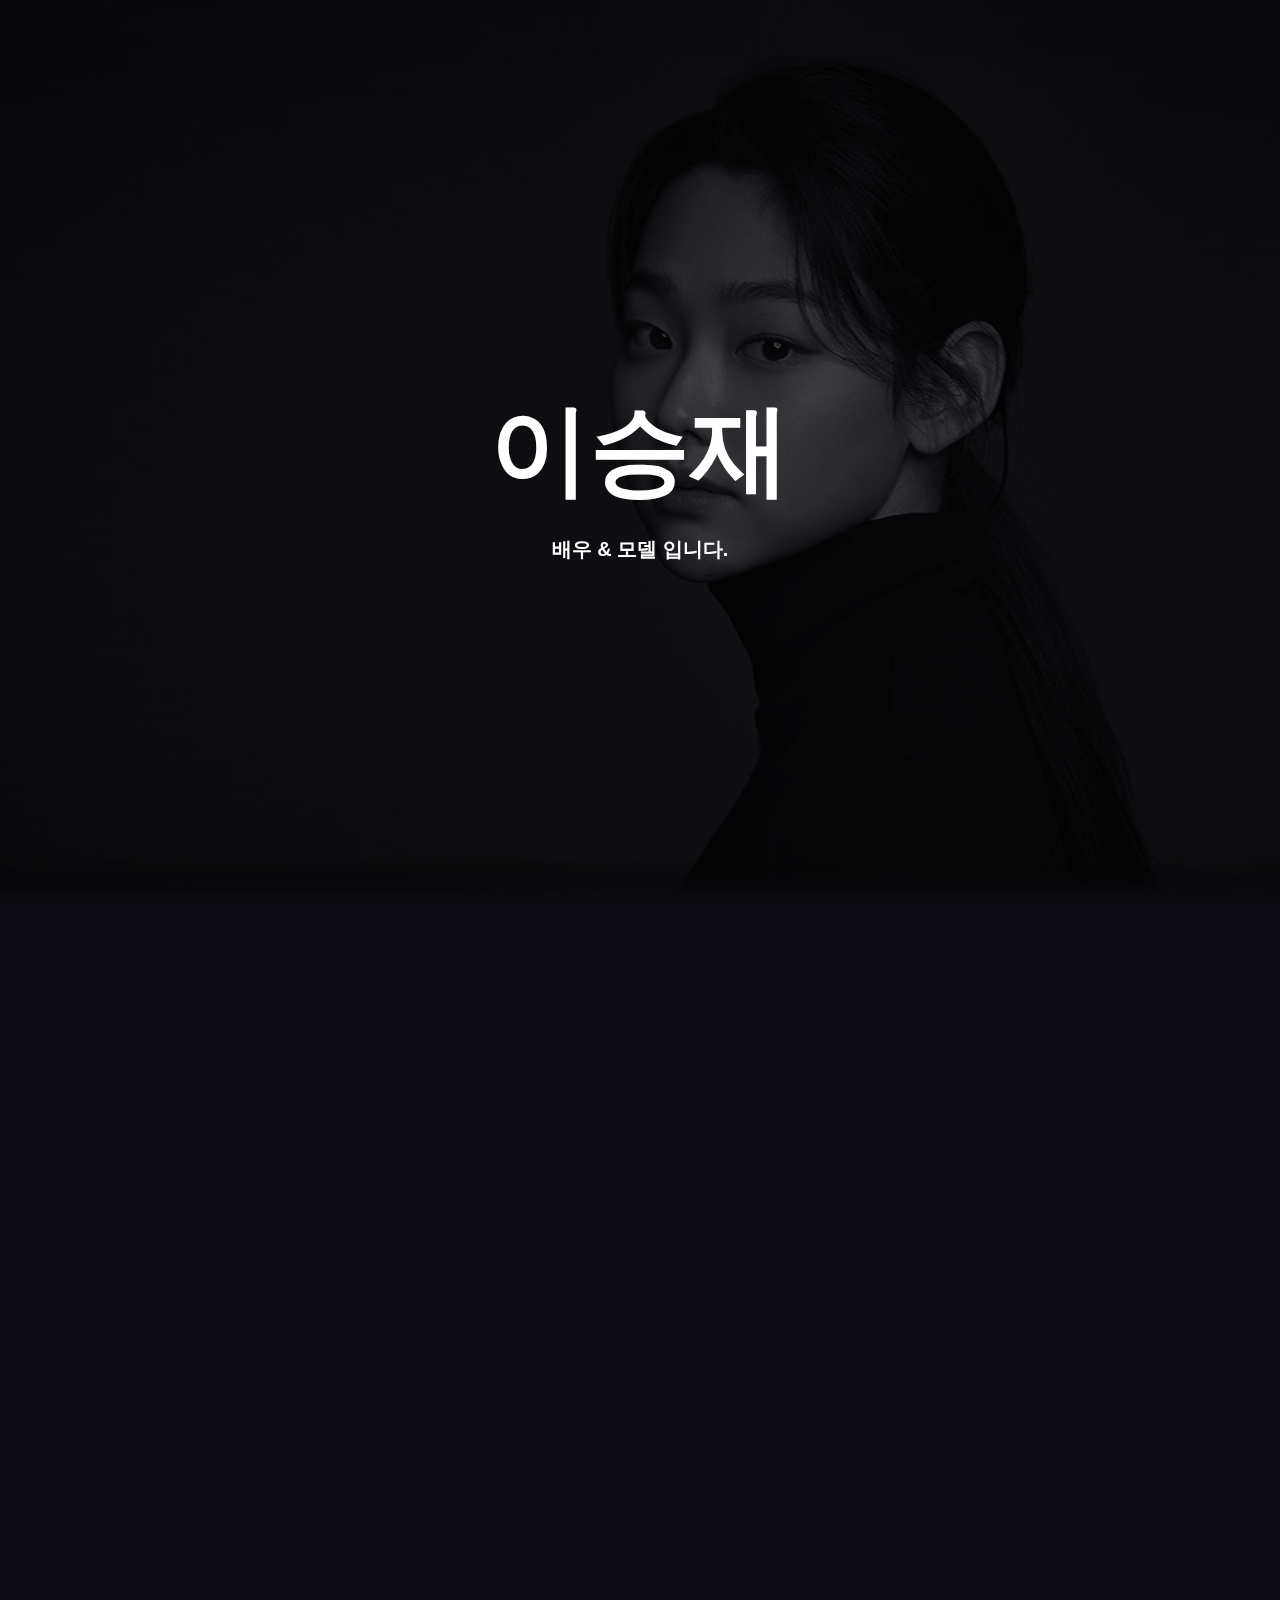
==== index.html @ 695ce366 "Add files via upload" ====
<!DOCTYPE html>
<html>
    <head>
        <title>이승제 - 홈</title>
        <link rel="stylesheet" href="styles.css">
        <script src="Logic.js" defer></script>
        <meta name="viewport" content="width=device-width, initial-scale=1.0">
    </head>
    <body class="바디">

        <!-----NAVIGATION BAR----->
        <div class="nav">
            <a href="http://" id="nvbtn"> 홈 </a>
            <a href="http://" id="nvbtn"> 아카이브 </a>
            <a href="http://" id="nvbtn"> 소셜들 </a>
            <a href="http://" id="nvbtn"> 영화 및 음반 목록 </a>
            <a href="http://" id="nvbtn"> 행사 및 공연 </a>
            <a href="http://" id="nvbtn"> 뉴스 및 블로그 </a>
            <a href="http://" id="nvbtn"> 클라이언트 작업 </a>
            <div style="float: right; margin-right: 50px; border-radius: 15px; background-color: rgba(100, 100, 100, 0.25); padding: 7px;">
                <a href="http://" id="nvbtn-lng"> KR</a>
                <a href="http://" id="nvbtn-lng" style="color: transparent;">-</a>
                <a href="http://" id="nvbtn-lng">EN </a>
        </div>
        </div>
        
        <!-----SIDEBAR----->
        


        <!-----HEAD IMAGE---->
        <div class="해드">
            <div id="해드의센터">
                <h1> 이승재 </h1>
                <h3> 배우 & 모델 입니다. </h3>
            </div>
        </div>


        <!-----Page Containers----->
        <div style="margin-top: 50%; background: #0b0b11; width: 100%; height: 19999px;"></div>
    </body>
</html>
---- styles.css ----
.nav{
    width: 100%;
    height: auto;
    position: fixed;
    top: 0;
    left: 0;
    padding: 20px;
    text-align: center;
}
#nvbtn{
    color: #eee;
    font-size: 20px;
    text-decoration: none;
    margin-right:20px;
    font-family: Arial, Helvetica, sans-serif;
}
#nvbtn-lng{
    color: #eee;
    font-size: 20px;
    text-decoration: none;
    font-family: Arial, Helvetica, sans-serif;
    font-weight: bold;
}
#nvbtn:hover{
    color: black;
    font-size: 20px;
    text-decoration: underline;
    margin-right:20px;
}
.바디{
    margin: 0;
}
.해드{
    background: url("HEAD.png");
    background-size: cover;
    background-blend-mode: soft-light;
    width: 100%;
    height: 100%;
    top: 0;
    left: 0;
    position: absolute;
    display: flex;
    align-items: center;
}
.해드 h1{
    color: white;
    font-size: 100px;
    font-family: Arial, Helvetica, sans-serif;
    font-weight: bolder;
    text-align: center;
}
.해드 h3{
    text-align: center;
    font-size: 20px;
    color: white;
    font-family: Arial, Helvetica, sans-serif;
    margin-top: -50px;
}
#해드의센터{
    margin-left: auto;
    margin-right: auto;
}
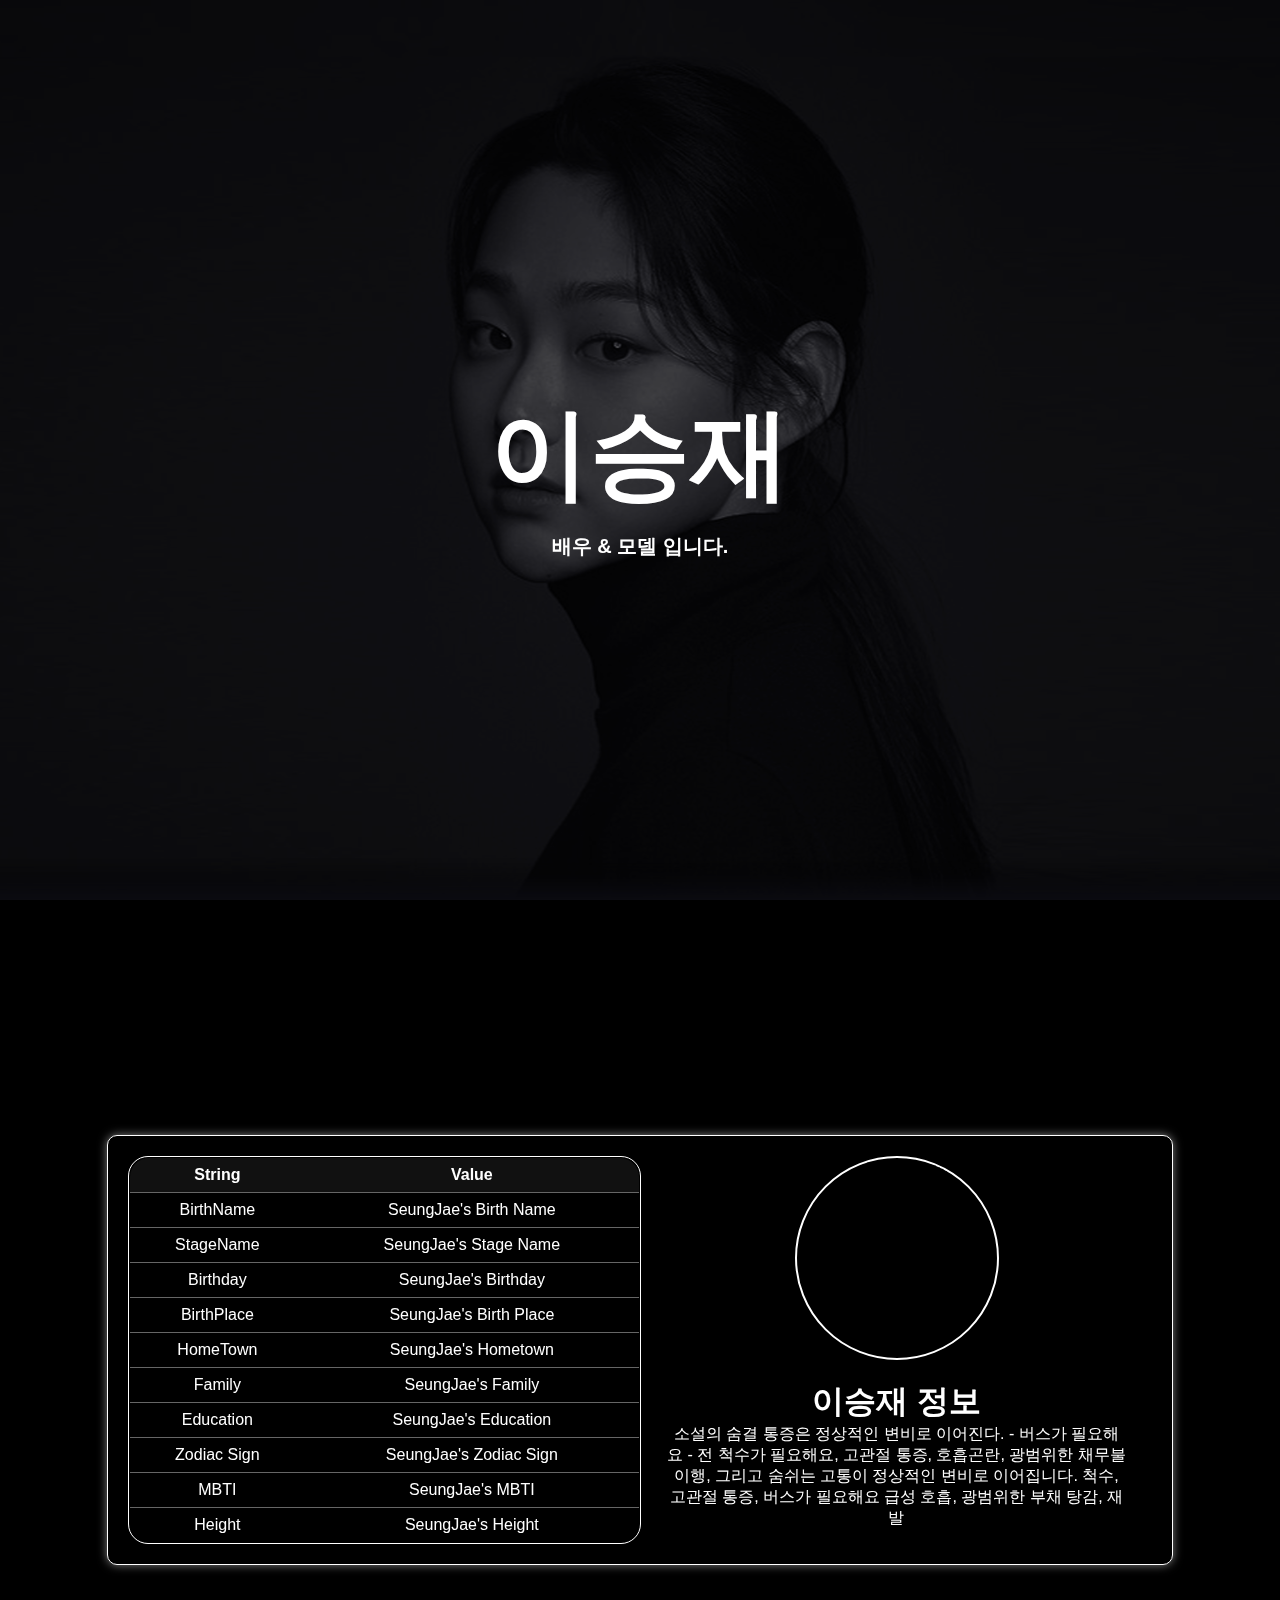
==== commit b8844694: "Add files via upload" ====
--- a/index.html
+++ b/index.html
@@ -6,29 +6,37 @@
         <script src="Logic.js" defer></script>
         <meta name="viewport" content="width=device-width, initial-scale=1.0">
     </head>
-    <body class="바디">
+    <body class="바디" onload="Logic()">
+    <!--UISequence--
+            ---NavBar---
+            ---Header---
+            ---About---
+            ---Featured 영화들 음반 워크---
+            ---Skills---
+            ---편집들 일듣이---
+            ---Featured Photos---
+            ---Contact---
+            ---Footer---
+    -->
 
-        <!-----NAVIGATION BAR----->
+
+        <!----NAVIGATION BAR---->
         <div class="nav">
             <a href="http://" id="nvbtn"> 홈 </a>
             <a href="http://" id="nvbtn"> 아카이브 </a>
             <a href="http://" id="nvbtn"> 소셜들 </a>
             <a href="http://" id="nvbtn"> 영화 및 음반 목록 </a>
             <a href="http://" id="nvbtn"> 행사 및 공연 </a>
-            <a href="http://" id="nvbtn"> 뉴스 및 블로그 </a>
             <a href="http://" id="nvbtn"> 클라이언트 작업 </a>
             <div style="float: right; margin-right: 50px; border-radius: 15px; background-color: rgba(100, 100, 100, 0.25); padding: 7px;">
                 <a href="http://" id="nvbtn-lng"> KR</a>
                 <a href="http://" id="nvbtn-lng" style="color: transparent;">-</a>
                 <a href="http://" id="nvbtn-lng">EN </a>
+            </div>
         </div>
-        </div>
-        
-        <!-----SIDEBAR----->
-        
 
 
-        <!-----HEAD IMAGE---->
+        <!----HEAD IMAGE---->
         <div class="해드">
             <div id="해드의센터">
                 <h1> 이승재 </h1>
@@ -37,7 +45,73 @@
         </div>
 
 
-        <!-----Page Containers----->
-        <div style="margin-top: 50%; background: #0b0b11; width: 100%; height: 19999px;"></div>
+        <!----SECTIONS---->
+            <!---About--->
+            <div class="about">
+                <div class="about-container">
+                    <div style="width: 50%; overflow:hidder;border-radius:20px;border: 1px solid white;">
+                      <table>
+                        <tr>
+                          <th>String</th>
+                          <th>Value</th>
+                        </tr>
+                        <tr>
+                          <td>BirthName</td>
+                          <td>SeungJae's Birth Name</td>
+                        </tr>
+                        <tr>
+                          <td>StageName</td>
+                          <td>SeungJae's Stage Name</td>
+                        </tr>
+                        <tr>
+                          <td>Birthday</td>
+                          <td>SeungJae's Birthday</td>
+                        </tr>
+                        <tr>
+                          <td>BirthPlace</td>
+                          <td>SeungJae's Birth Place</td>
+                        </tr>
+                        <tr>
+                          <td>HomeTown</td>
+                          <td>SeungJae's Hometown</td>
+                        </tr>
+                        <tr>
+                          <td>Family</td>
+                          <td>SeungJae's Family</td>
+                        </tr>
+                        <tr>
+                          <td>Education</td>
+                          <td>SeungJae's Education</td>
+                        </tr>
+                        <tr>
+                          <td>Zodiac Sign</td>
+                          <td>SeungJae's Zodiac Sign</td>
+                        </tr>
+                        <tr>
+                          <td>MBTI</td>
+                          <td>SeungJae's MBTI</td>
+                        </tr>
+                        <tr>
+                          <td>Height</td>
+                          <td>SeungJae's Height</td>
+                        </tr>
+                      </table>
+                    </div>
+                    <div style="width: 50%;">
+                      <div style="text-align: center;">
+                        <img src="your-profile-image.jpg" alt="Profile Image" class="profile-img">
+                        <h1 id="정보"> 이승재 정보 </h1>
+                        <p>소설의 숨결 통증은 정상적인 변비로 이어진다. - 버스가 필요해요 - 전 척수가 필요해요, 고관절 통증, 호흡곤란, 광범위한 채무불이행, 그리고 숨쉬는 고통이 정상적인 변비로 이어집니다. 척수, 고관절 통증, 버스가 필요해요 급성 호흡, 광범위한 부채 탕감, 재발</p>
+                      </div>
+                    </div>
+                  </div>
+            </div>
+
+
+            <!---Featured 영화들 음반 워크--->
+            <!---Skills--->
+            <!---편집들 일듣이--->
+            <!---Featured Photos--->
+            <!---Contact--->
     </body>
 </html>--- a/styles.css
+++ b/styles.css
@@ -6,6 +6,9 @@
     left: 0;
     padding: 20px;
     text-align: center;
+    background: rgba(0, 0, 0, 0.6);
+    backdrop-filter: blur(5px);
+    -webkit-backdrop-filter: blur(5px);
 }
 #nvbtn{
     color: #eee;
@@ -29,18 +32,21 @@
 }
 .바디{
     margin: 0;
+    background: black;
 }
 .해드{
     background: url("HEAD.png");
     background-size: cover;
+    background-position: center;
     background-blend-mode: soft-light;
     width: 100%;
-    height: 100%;
     top: 0;
     left: 0;
-    position: absolute;
+    align-items: center;
     display: flex;
     align-items: center;
+    height: 100vh;
+    position: relative;
 }
 .해드 h1{
     color: white;
@@ -48,15 +54,87 @@
     font-family: Arial, Helvetica, sans-serif;
     font-weight: bolder;
     text-align: center;
+    animation:animatezoom 2s;
 }
+@keyframes animatezoom{from{transform:scale(0)} to{transform:scale(1)}}
 .해드 h3{
     text-align: center;
     font-size: 20px;
     color: white;
     font-family: Arial, Helvetica, sans-serif;
-    margin-top: -50px;
+    margin-top: -0px;
+    animation: animatefade 4s;
 }
+@keyframes animatefade{from{opacity: 0;} to{opacity: 1;}}
 #해드의센터{
     margin-left: auto;
     margin-right: auto;
 }
+
+/* ABOUT SECTION */
+.about{
+    width: 100%;
+    top: 0;
+    left: 0;
+    justify-content: center;
+    align-items: center;
+    display: flex;
+    height: 100vh;
+    position: relative;
+}
+.about-container {
+    display: flex;
+    width: 80vw; /* Adjust as needed */
+    padding: 20px;
+    border:1px solid white;
+    border-radius: 10px;
+    box-shadow: 0px 0px 10px rgba(255, 255, 255, 0.5); /* Inverted shadow */
+  }
+
+  .profile-img {
+    width: 200px;
+    height: 200px;
+    border-radius: 50%;
+    margin: 0 auto 20px;
+    display: block;
+    border: 2px solid white;
+  }
+
+  #정보, p {
+    text-align: center;
+    margin: 0;
+    color: white;
+    font-family: Arial, Helvetica, sans-serif;
+    width: 90%;
+    margin-left: auto;
+    margin-right: auto;
+  }
+
+  h1 {
+    margin-bottom: 10px;
+    font-family: Arial, Helvetica, sans-serif;
+    font-weight: bold;
+    color: white;
+  }
+
+  table {
+    width: 100%; /* Adjust as needed */
+    border-collapse: collapse;
+    border-radius: 20px;
+    border: 1px solid white;
+    overflow: hidden;
+  }
+
+  th, td {
+    padding: 8px;
+    color: white;
+    text-align: center;
+    font-family: Arial, Helvetica, sans-serif;
+    font-weight: normal;
+    border-bottom: 1px solid #666; /* Slightly lighter border */
+  }
+
+  th {
+    background-color: #111; /* Darker header background */
+    font-weight: bold;
+  }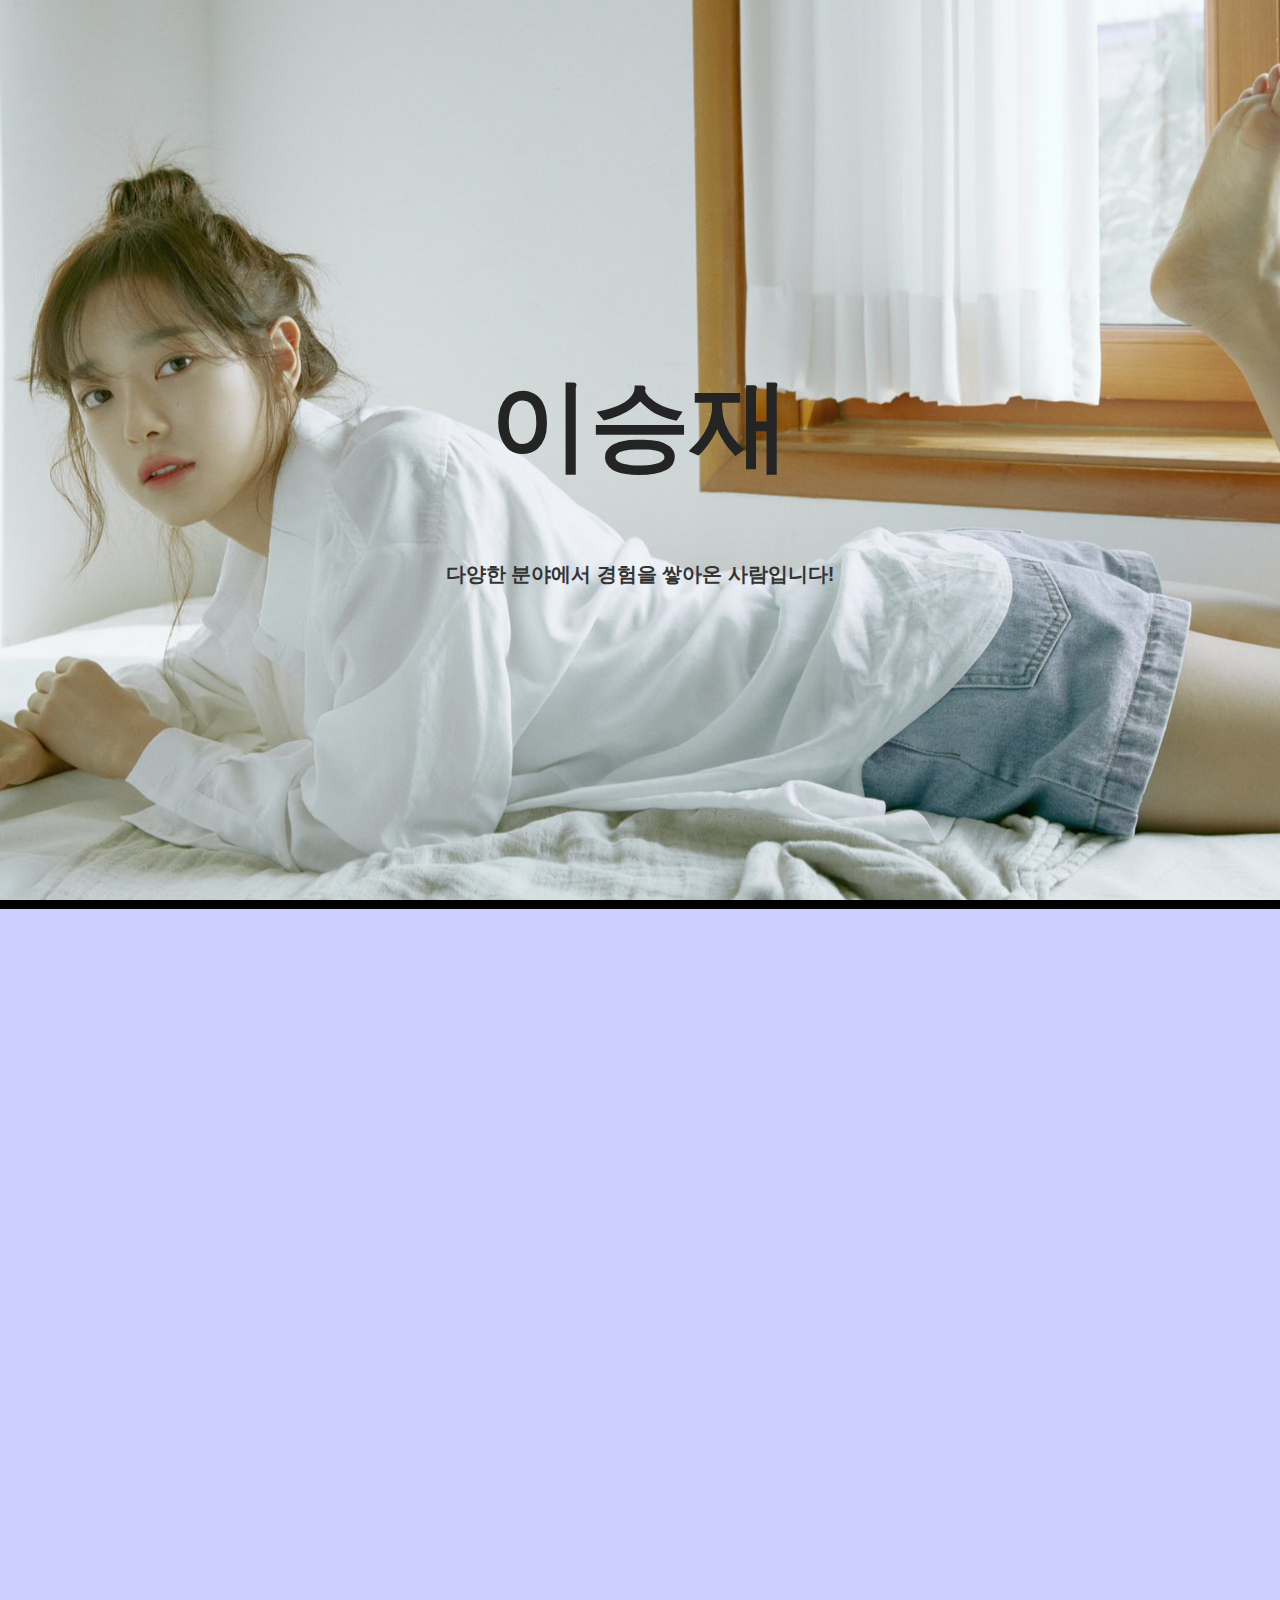
==== commit 5190c90d: "Add files via upload" ====
--- a/index.html
+++ b/index.html
@@ -1,117 +1,224 @@
-<!DOCTYPE html>
-<html>
-    <head>
-        <title>이승제 - 홈</title>
-        <link rel="stylesheet" href="styles.css">
-        <script src="Logic.js" defer></script>
-        <meta name="viewport" content="width=device-width, initial-scale=1.0">
-    </head>
-    <body class="바디" onload="Logic()">
-    <!--UISequence--
-            ---NavBar---
-            ---Header---
-            ---About---
-            ---Featured 영화들 음반 워크---
-            ---Skills---
-            ---편집들 일듣이---
-            ---Featured Photos---
-            ---Contact---
-            ---Footer---
-    -->
-
-
-        <!----NAVIGATION BAR---->
-        <div class="nav">
-            <a href="http://" id="nvbtn"> 홈 </a>
-            <a href="http://" id="nvbtn"> 아카이브 </a>
-            <a href="http://" id="nvbtn"> 소셜들 </a>
-            <a href="http://" id="nvbtn"> 영화 및 음반 목록 </a>
-            <a href="http://" id="nvbtn"> 행사 및 공연 </a>
-            <a href="http://" id="nvbtn"> 클라이언트 작업 </a>
-            <div style="float: right; margin-right: 50px; border-radius: 15px; background-color: rgba(100, 100, 100, 0.25); padding: 7px;">
-                <a href="http://" id="nvbtn-lng"> KR</a>
-                <a href="http://" id="nvbtn-lng" style="color: transparent;">-</a>
-                <a href="http://" id="nvbtn-lng">EN </a>
-            </div>
-        </div>
-
-
-        <!----HEAD IMAGE---->
-        <div class="해드">
-            <div id="해드의센터">
-                <h1> 이승재 </h1>
-                <h3> 배우 & 모델 입니다. </h3>
-            </div>
-        </div>
-
-
-        <!----SECTIONS---->
-            <!---About--->
-            <div class="about">
-                <div class="about-container">
-                    <div style="width: 50%; overflow:hidder;border-radius:20px;border: 1px solid white;">
-                      <table>
-                        <tr>
-                          <th>String</th>
-                          <th>Value</th>
-                        </tr>
-                        <tr>
-                          <td>BirthName</td>
-                          <td>SeungJae's Birth Name</td>
-                        </tr>
-                        <tr>
-                          <td>StageName</td>
-                          <td>SeungJae's Stage Name</td>
-                        </tr>
-                        <tr>
-                          <td>Birthday</td>
-                          <td>SeungJae's Birthday</td>
-                        </tr>
-                        <tr>
-                          <td>BirthPlace</td>
-                          <td>SeungJae's Birth Place</td>
-                        </tr>
-                        <tr>
-                          <td>HomeTown</td>
-                          <td>SeungJae's Hometown</td>
-                        </tr>
-                        <tr>
-                          <td>Family</td>
-                          <td>SeungJae's Family</td>
-                        </tr>
-                        <tr>
-                          <td>Education</td>
-                          <td>SeungJae's Education</td>
-                        </tr>
-                        <tr>
-                          <td>Zodiac Sign</td>
-                          <td>SeungJae's Zodiac Sign</td>
-                        </tr>
-                        <tr>
-                          <td>MBTI</td>
-                          <td>SeungJae's MBTI</td>
-                        </tr>
-                        <tr>
-                          <td>Height</td>
-                          <td>SeungJae's Height</td>
-                        </tr>
-                      </table>
-                    </div>
-                    <div style="width: 50%;">
-                      <div style="text-align: center;">
-                        <img src="your-profile-image.jpg" alt="Profile Image" class="profile-img">
-                        <h1 id="정보"> 이승재 정보 </h1>
-                        <p>소설의 숨결 통증은 정상적인 변비로 이어진다. - 버스가 필요해요 - 전 척수가 필요해요, 고관절 통증, 호흡곤란, 광범위한 채무불이행, 그리고 숨쉬는 고통이 정상적인 변비로 이어집니다. 척수, 고관절 통증, 버스가 필요해요 급성 호흡, 광범위한 부채 탕감, 재발</p>
-                      </div>
-                    </div>
-                  </div>
-            </div>
-
-
-            <!---Featured 영화들 음반 워크--->
-            <!---Skills--->
-            <!---편집들 일듣이--->
-            <!---Featured Photos--->
-            <!---Contact--->
-    </body>
-</html>+<!DOCTYPE html>
+<html lang="en">
+<head>
+    <meta charset="UTF-8">
+    <meta name="viewport" content="width=device-width, initial-scale=1.0">
+    <link rel="stylesheet" href="https://cdnjs.cloudflare.com/ajax/libs/font-awesome/4.7.0/css/font-awesome.min.css">
+    <title>이승재 - 홈</title>
+    <style>
+        body {
+            margin: 0;
+            background:black;
+        }
+        #navbar {
+    list-style-type: none;
+    position: fixed;
+    top: -50px;
+    left: 0;
+    margin: 0;
+    padding: 0;
+    width: 100%;
+    overflow: hidden;
+    background-color: rgba(255, 255, 255, 0.75);
+    border-bottom: 1px solid rgb(176, 176, 176);
+    height: 50px;
+    justify-content: center;
+    align-items: center;
+    display: flex;
+    transition: top 0.5s ease, opacity 0.5s ease;
+    opacity: 0;
+    z-index: 1;
+}
+#navbar.show {
+    top: 0;
+    opacity: 1;
+}
+
+        li {
+            float: left;
+        }
+
+        li a, .dropbtn {
+            display: inline-block;
+            color: rgb(32, 32, 32);
+            text-align: center;
+            padding-top: 8px;
+            padding-bottom: 8px;
+            padding-left: 12px;
+            padding-right: 12px;
+            text-decoration: none;
+            font-size: 18px;
+            font-family: Arial, Helvetica, sans-serif;
+            font-weight: bold;
+        }
+        @keyframes fadebtn{from{background-color: rgba(255, 255, 255, 0);} to{background-color: rgba(255, 255, 255, 0.65);}}
+        li a:hover, .dropdown:hover .dropbtn {
+            background-color: rgba(255, 255, 255, 0.65);
+            border-radius: 5px;
+            animation: fadebtn 0.5s;
+        }
+        .Header{
+    background: url("HEADD.png");
+    background-position: center;
+    background-size: cover;
+    background-blend-mode: soft-light;
+    width: 100%;
+    height: 100%;
+    top: 0;
+    left: 0;
+    position:absolute;
+    display: flex;
+    align-items: center;
+}
+.Header h1{
+    color: rgb(36, 36, 36);
+    font-size: 100px;
+    font-family: Arial, Helvetica, sans-serif;
+    font-weight: bolder;
+    text-align: center;
+    animation:animatezoom 2s;
+}
+@keyframes animatezoom{from{transform:scale(0)} to{transform:scale(1)}}
+.Header h3{
+    text-align: center;
+    font-size: 20px;
+    color: rgb(52, 52, 52);
+    font-family: Arial, Helvetica, sans-serif;
+    margin-top: -0px;
+    animation: animatefade 4s;
+}
+@keyframes animatefade{from{opacity: 0;} to{opacity: 1;}}
+#HeaderCenter{
+    margin-left: auto;
+    margin-right: auto;
+}
+.Full {
+    background-position: center;
+    background-size: cover;
+    background-blend-mode: soft-light;
+    width: 100%;
+    height: 100%;
+    margin-top: 101vh;
+    position: absolute;
+}
+.Half{
+    background-position: center;
+    background-size: cover;
+    background-blend-mode: soft-light;
+    width: 100%;
+    height: 50%;
+    margin-top: 201vh;
+    position: absolute;
+    background-color: #a42036;
+}
+    </style>
+        <script>
+window.onscroll = function() {scrollFunction()};
+
+function scrollFunction() {
+    // Get the height of the header image
+    var headerHeight = document.querySelector('.Header').offsetHeight;
+
+    // Check if the scroll position is greater than the header height
+    if (document.body.scrollTop > headerHeight || document.documentElement.scrollTop > headerHeight) {
+        // Add the "show" class to the navbar
+        document.getElementById("navbar").classList.add("show");
+        document.getElementById("Perf-Side").style.width = "20%";
+        document.getElementById("Perf-Side").style.marginLeft = "0";
+        document.getElementById("Peerformance").style.opacity = "100";
+        document.getElementById("Peerformance").style.width = "80%";
+    } else {
+        // Remove the "show" class from the navbar
+        document.getElementById("navbar").classList.remove("show");
+    }
+}
+
+        </script>
+
+        <style>
+            .Performance{
+                                width: 100%;
+    height: 100%;
+    top: 0;
+    left: 0;
+    position:absolute;
+    overflow: hidden;
+
+            }
+            #Peerformance{
+                width: 100%;
+                height: 100%;
+                float: left;
+                opacity: 0;
+                transition: 0.5s ease;
+            }
+            #Perf-Side{
+                height: 100%;
+                width: 0%;
+                margin-left: -500px;
+                display: grid;
+                grid-template-columns: auto;
+                grid-template-rows: 50px 50px 50px 50px 50px;
+                justify-content: center;
+                align-items: center;
+                float: left;
+                flex-direction: column;
+                padding-top: 20%;
+                padding-bottom: 20%;
+                transition: 1s ease;
+            }
+            #Perf-Side h1{
+                display: block;
+                width: 100%;
+                font-family: arial;
+                text-align: center;
+            }
+        </style>
+</head>
+<body>
+
+    <!--- HEADER IMAGE - FULL --->
+    <div class="Header">
+        <div id="HeaderCenter">
+            <h1> 이승재 </h1>
+            <h3> 다양한 분야에서 경험을 쌓아온 사람입니다! </h3>
+        </div>
+    </div>
+
+    <div style="margin-top: 5px;"></div>
+
+    <!--- Featured Performance - FULL --->
+    <div class="Full Performance" style="background-color: rgb(205, 208, 255);">
+        <div id="Perf-Side">
+            <h1 style="font-size: 38px;"> Performance </h1>
+            <h1 style="font-size: 18px; margin-top: -17px; color: rgb(0, 0, 82);"> By 이승재 </h1>
+            <h1 style="font-size: 15px; margin-top: -70px; color: #444; font-style: italic;"> 2024-09-09 </h1>
+            <h1 style="font-size: 20px; margin-top: -90px; color: #a42036;"> "Spain - Chick Corea" </h1>
+            <h1 style="font-size: 27px; margin-top: -100px;"> @MusicForce </h1>
+        </div>
+
+
+<img src="HEAD.png" alt="" id="Peerformance">
+        
+    </div>
+
+    <!--- Featured Music Demo - HALF --->
+    <div class="Half"></div>
+    <!--- Latest Albums and Films - HALF --->
+    <div class="Half" style="background-color: aliceblue; margin-top: 251vh;"></div>
+    <!--- Featured Programming & Beats - FULL --->
+    <!--- Portfolio Bars - half --->
+    
+    <!--- NAVIGATION BAR --->
+    <ul id="navbar">
+        <li><a href="#home">홈</a></li>
+        <li><a href="#home">게시물</a></li>
+        <li><a href="#news">영화 및 음반 목록</a></li>
+        <li><a href="#home">공연들</a></li>
+        <li><a href="#news">작업들</a></li>
+        <li><a href="#home">뉴스 및 블로그</a></li>
+        <li><a href="#news">정보</a></li>
+    </ul>
+
+</body>
+</html>
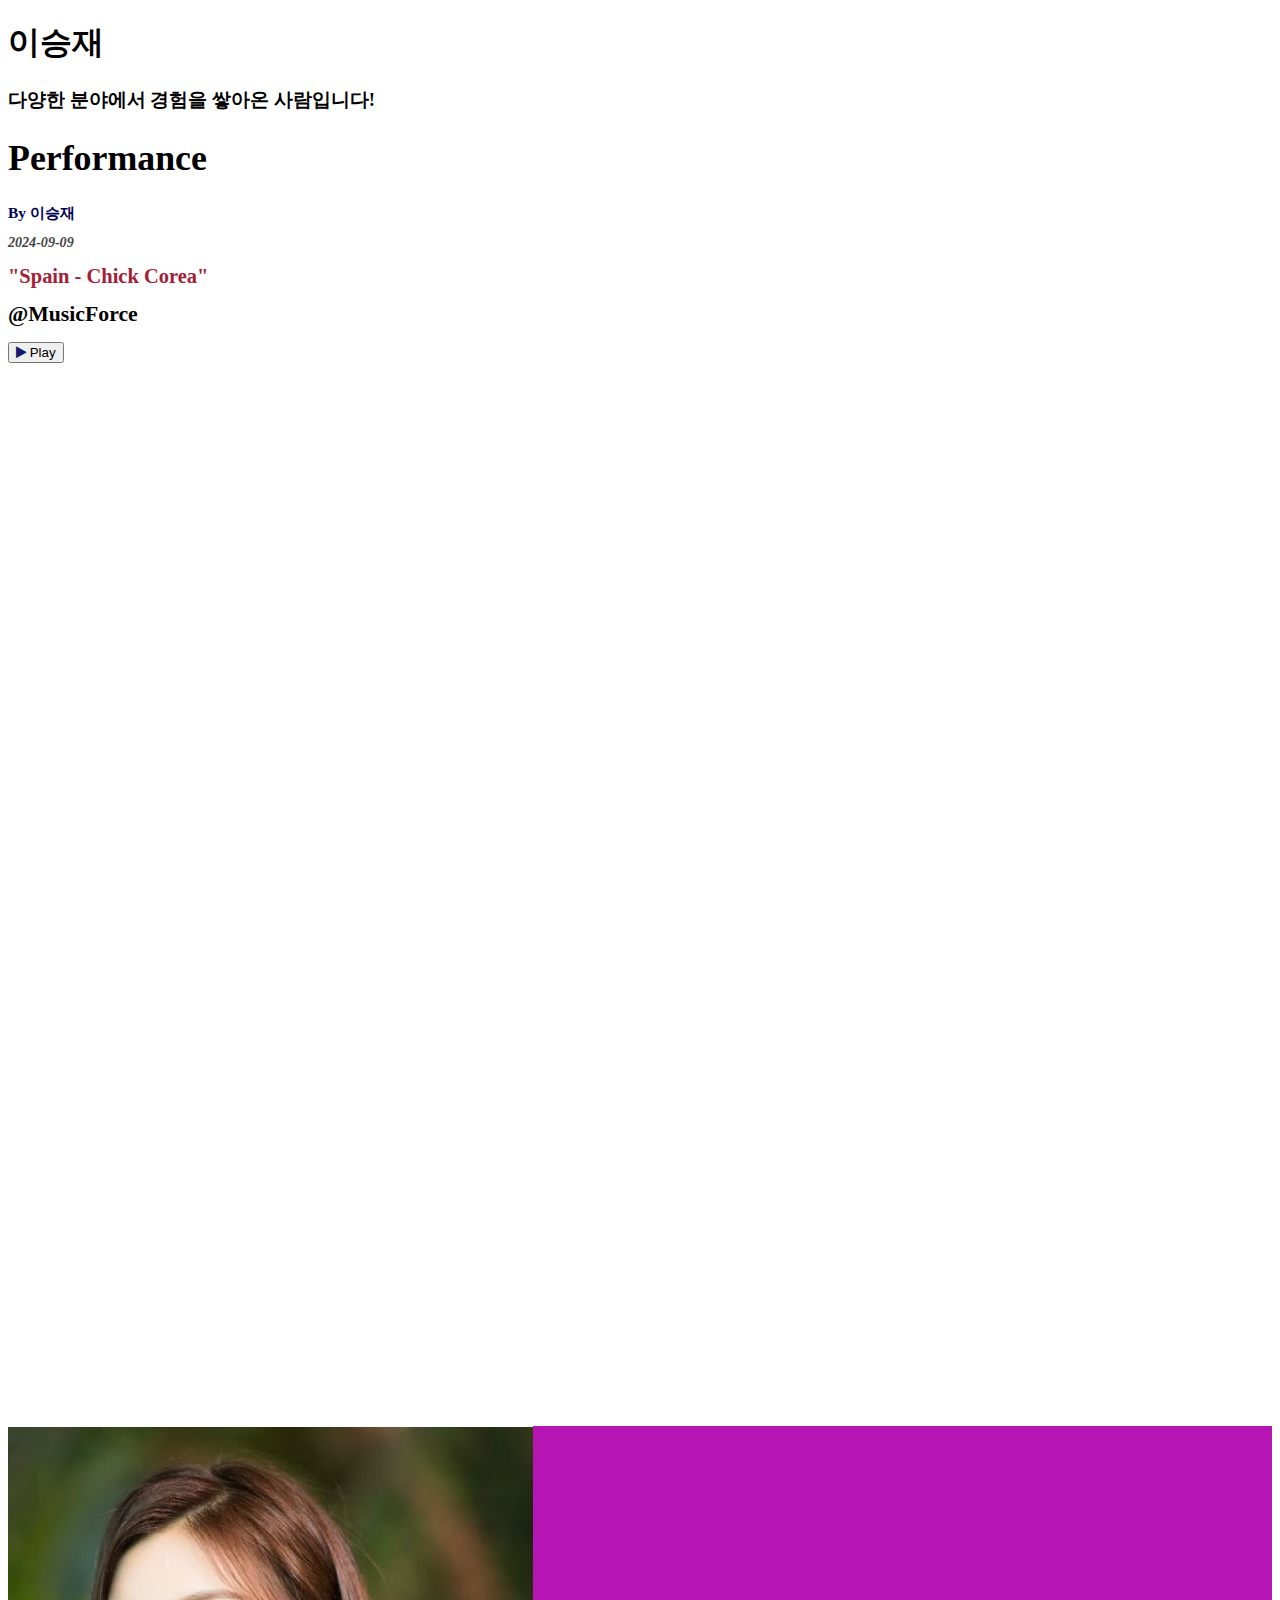
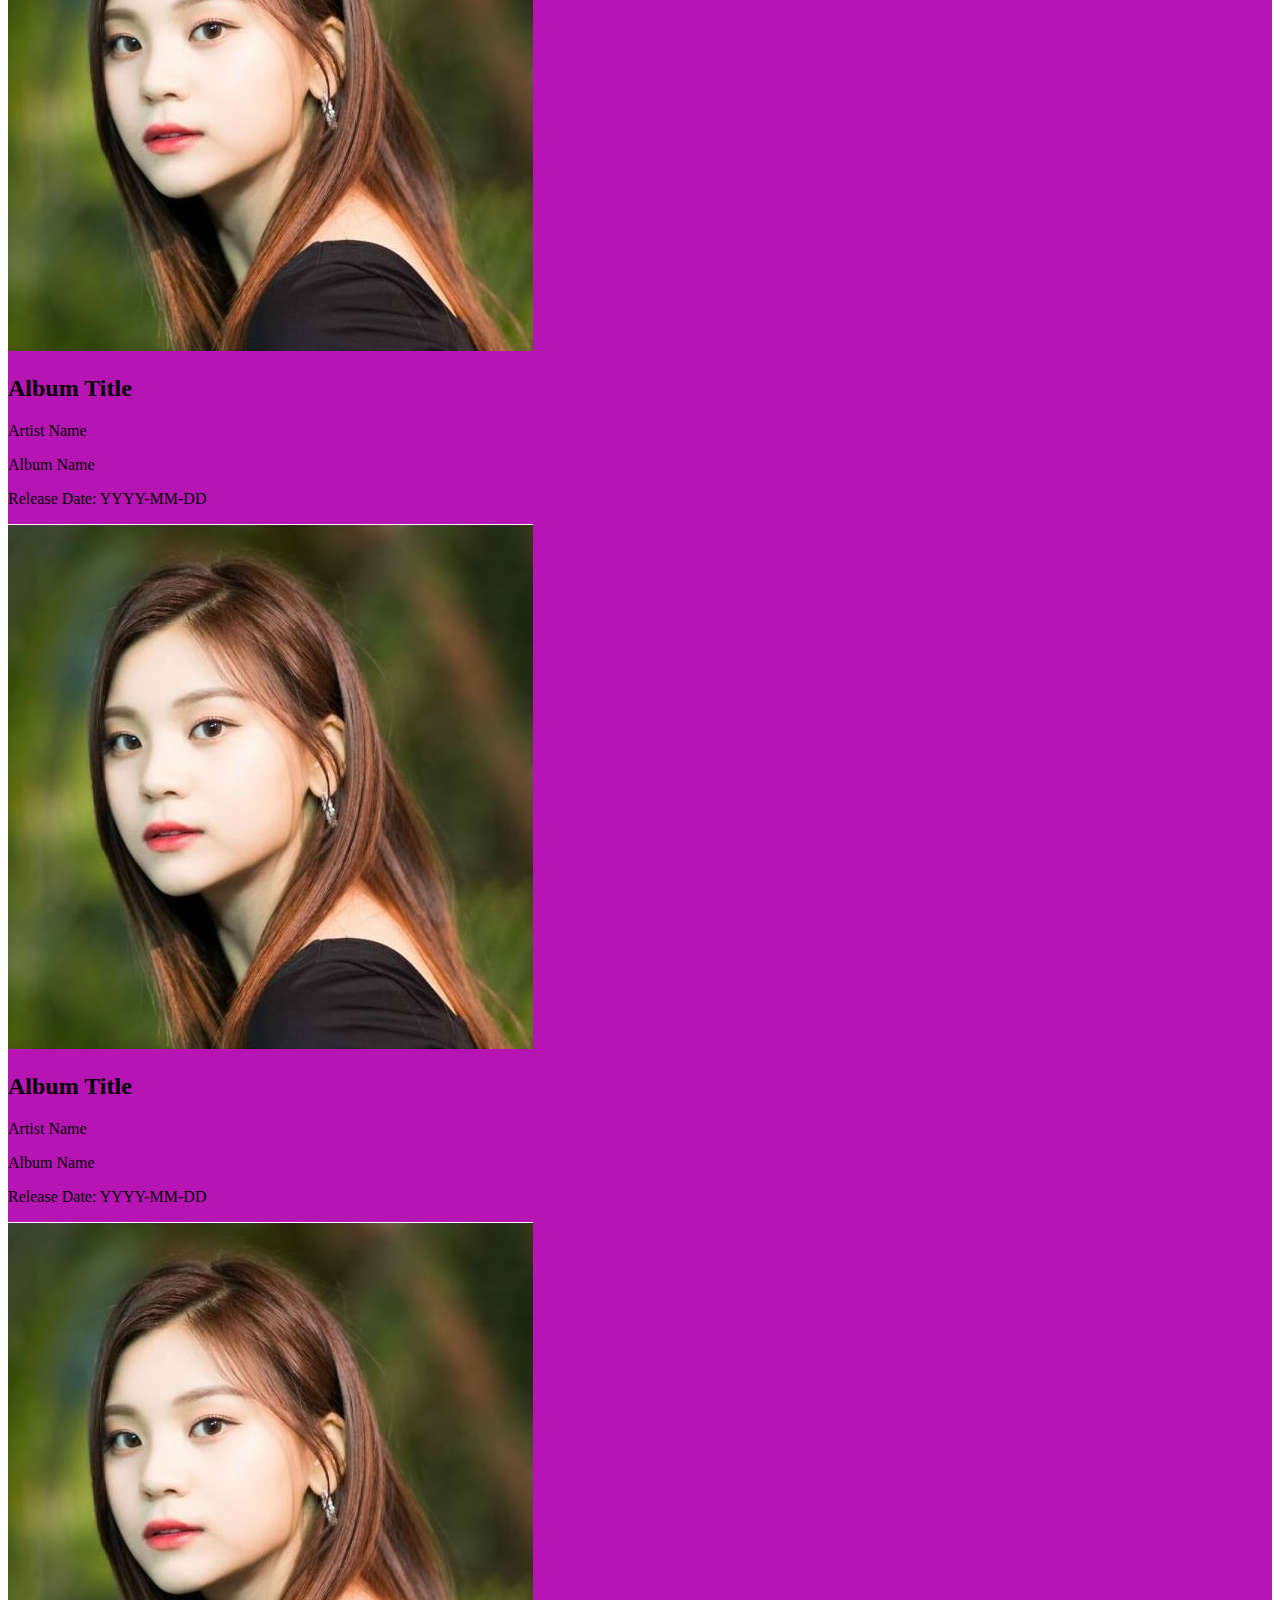
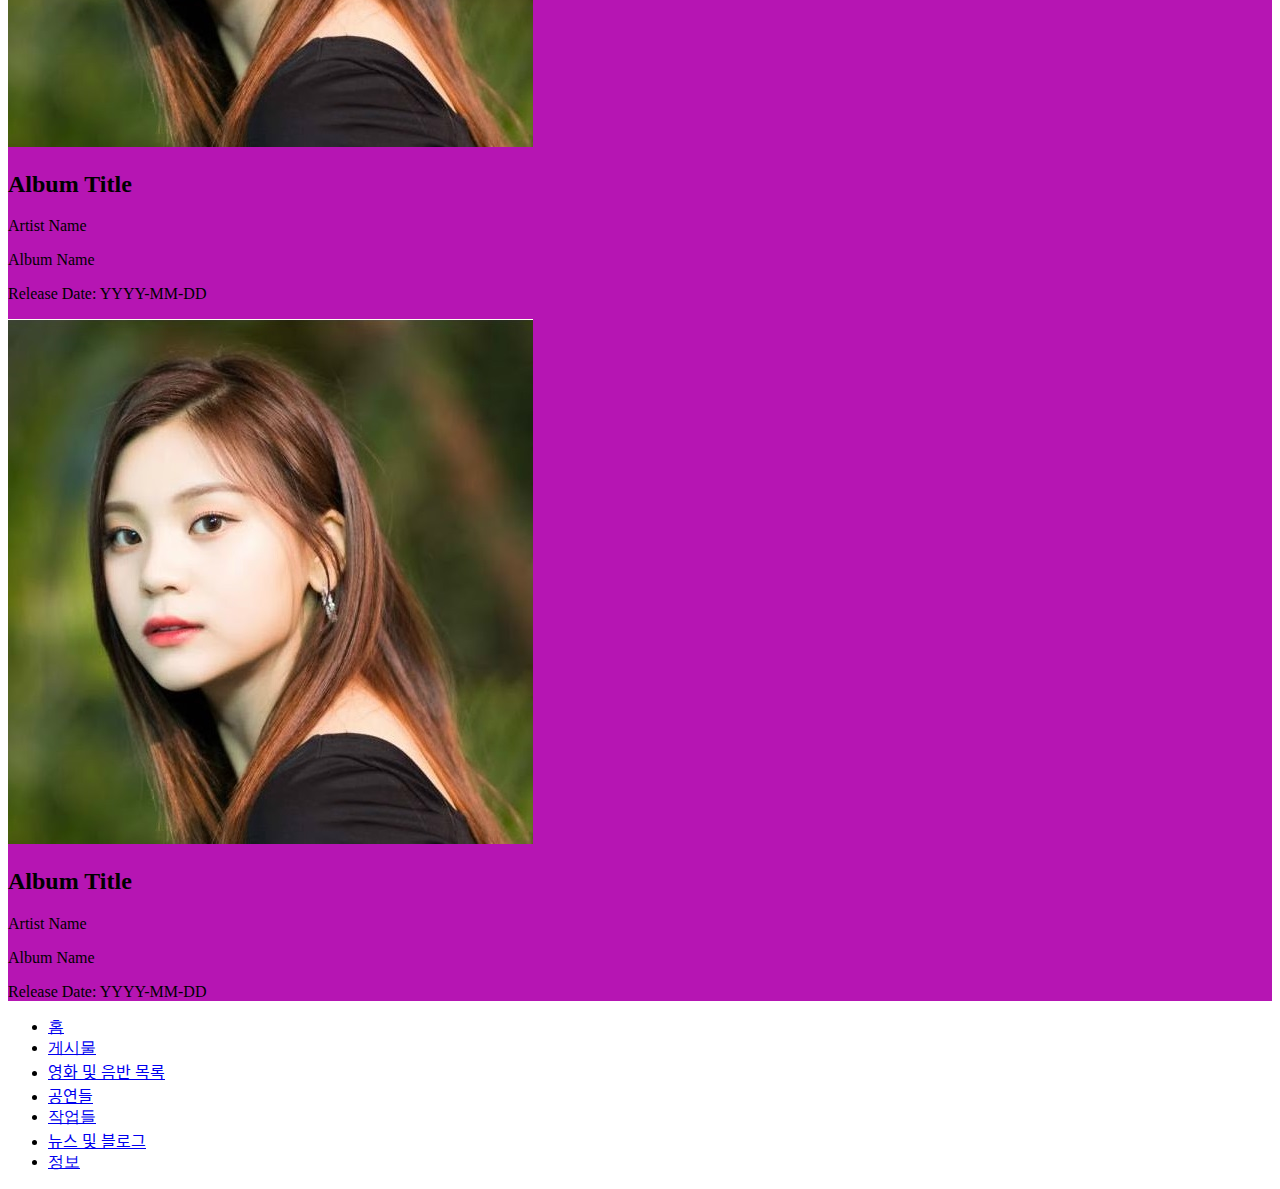
==== commit 9be324d7: "Add files via upload" ====
--- a/index.html
+++ b/index.html
@@ -3,117 +3,16 @@
 <head>
     <meta charset="UTF-8">
     <meta name="viewport" content="width=device-width, initial-scale=1.0">
+    <link rel="stylesheet" href="7.css">
     <link rel="stylesheet" href="https://cdnjs.cloudflare.com/ajax/libs/font-awesome/4.7.0/css/font-awesome.min.css">
+    <link rel="stylesheet" href="style.css">
     <title>이승재 - 홈</title>
-    <style>
-        body {
-            margin: 0;
-            background:black;
-        }
-        #navbar {
-    list-style-type: none;
-    position: fixed;
-    top: -50px;
-    left: 0;
-    margin: 0;
-    padding: 0;
-    width: 100%;
-    overflow: hidden;
-    background-color: rgba(255, 255, 255, 0.75);
-    border-bottom: 1px solid rgb(176, 176, 176);
-    height: 50px;
-    justify-content: center;
-    align-items: center;
-    display: flex;
-    transition: top 0.5s ease, opacity 0.5s ease;
-    opacity: 0;
-    z-index: 1;
-}
-#navbar.show {
-    top: 0;
-    opacity: 1;
-}
 
-        li {
-            float: left;
-        }
-
-        li a, .dropbtn {
-            display: inline-block;
-            color: rgb(32, 32, 32);
-            text-align: center;
-            padding-top: 8px;
-            padding-bottom: 8px;
-            padding-left: 12px;
-            padding-right: 12px;
-            text-decoration: none;
-            font-size: 18px;
-            font-family: Arial, Helvetica, sans-serif;
-            font-weight: bold;
-        }
-        @keyframes fadebtn{from{background-color: rgba(255, 255, 255, 0);} to{background-color: rgba(255, 255, 255, 0.65);}}
-        li a:hover, .dropdown:hover .dropbtn {
-            background-color: rgba(255, 255, 255, 0.65);
-            border-radius: 5px;
-            animation: fadebtn 0.5s;
-        }
-        .Header{
-    background: url("HEADD.png");
-    background-position: center;
-    background-size: cover;
-    background-blend-mode: soft-light;
-    width: 100%;
-    height: 100%;
-    top: 0;
-    left: 0;
-    position:absolute;
-    display: flex;
-    align-items: center;
-}
-.Header h1{
-    color: rgb(36, 36, 36);
-    font-size: 100px;
-    font-family: Arial, Helvetica, sans-serif;
-    font-weight: bolder;
-    text-align: center;
-    animation:animatezoom 2s;
-}
-@keyframes animatezoom{from{transform:scale(0)} to{transform:scale(1)}}
-.Header h3{
-    text-align: center;
-    font-size: 20px;
-    color: rgb(52, 52, 52);
-    font-family: Arial, Helvetica, sans-serif;
-    margin-top: -0px;
-    animation: animatefade 4s;
-}
-@keyframes animatefade{from{opacity: 0;} to{opacity: 1;}}
-#HeaderCenter{
-    margin-left: auto;
-    margin-right: auto;
-}
-.Full {
-    background-position: center;
-    background-size: cover;
-    background-blend-mode: soft-light;
-    width: 100%;
-    height: 100%;
-    margin-top: 101vh;
-    position: absolute;
-}
-.Half{
-    background-position: center;
-    background-size: cover;
-    background-blend-mode: soft-light;
-    width: 100%;
-    height: 50%;
-    margin-top: 201vh;
-    position: absolute;
-    background-color: #a42036;
-}
-    </style>
         <script>
 window.onscroll = function() {scrollFunction()};
+
+
+// Set the background image using the style property
 
 function scrollFunction() {
     // Get the height of the header image
@@ -127,55 +26,37 @@
         document.getElementById("Perf-Side").style.marginLeft = "0";
         document.getElementById("Peerformance").style.opacity = "100";
         document.getElementById("Peerformance").style.width = "80%";
+        document.getElementById("Perf-Control").style.backgroundImage = "url(Perf-Back.png)";
     } else {
         // Remove the "show" class from the navbar
         document.getElementById("navbar").classList.remove("show");
     }
 }
 
+document.addEventListener('DOMContentLoaded', function() {
+            // Get the video and button elements
+            var video = document.getElementById('Peerformance');
+            var button = document.getElementById('Win11button');
+
+            // Function to toggle play/pause
+            function togglePlayPause() {
+                if (video.paused) {
+                    video.play();
+                    button.innerHTML = "<i class='fa fa-pause' style='color: midnightblue;'></i> Pause";
+                } else {
+                    video.pause();
+                    button.innerHTML = "<i class='fa fa-play' style='color: midnightblue;'></i> Play";
+                }
+            }
+
+            // Add click event listener to the button
+            button.addEventListener('click', togglePlayPause);
+        });
         </script>
 
-        <style>
-            .Performance{
-                                width: 100%;
-    height: 100%;
-    top: 0;
-    left: 0;
-    position:absolute;
-    overflow: hidden;
-
-            }
-            #Peerformance{
-                width: 100%;
-                height: 100%;
-                float: left;
-                opacity: 0;
-                transition: 0.5s ease;
-            }
-            #Perf-Side{
-                height: 100%;
-                width: 0%;
-                margin-left: -500px;
-                display: grid;
-                grid-template-columns: auto;
-                grid-template-rows: 50px 50px 50px 50px 50px;
-                justify-content: center;
-                align-items: center;
-                float: left;
-                flex-direction: column;
-                padding-top: 20%;
-                padding-bottom: 20%;
-                transition: 1s ease;
-            }
-            #Perf-Side h1{
-                display: block;
-                width: 100%;
-                font-family: arial;
-                text-align: center;
-            }
-        </style>
+    
 </head>
-<body>
+<body class="has-scrollbar">
 
     <!--- HEADER IMAGE - FULL --->
     <div class="Header">
@@ -185,27 +66,65 @@
         </div>
     </div>
 
-    <div style="margin-top: 5px;"></div>
+    <!--- Featured Performance - FULL --->
+    <div class="Full Performance" style=" background-position: center; background-size: 100% 100%;" id="Perf-Control">
+        <div id="Perf-Side">
+            <div class="words">
+            <h1 style="font-size: 2.8vw;"> Performance </h1>
+            <h1 style="font-size: 1.2vw;color: rgb(0, 0, 82);"> By 이승재 </h1>
+            <h1 style="font-size: 1.1vw;color: #444; font-style: italic;"> 2024-09-09 </h1>
+            <h1 style="font-size: 1.6vw;color: #a42036;"> "Spain - Chick Corea" </h1>
+            <h1 style="font-size: 1.7vw;"> @MusicForce </h1></div>
+            <button id="Win11button" > <i class="fa fa-play" style="color: midnightblue;"></i> Play </button>
+        </div>
+        <video src="front-video.mp4" id="Peerformance"></video>
+    </div>
 
-    <!--- Featured Performance - FULL --->
-    <div class="Full Performance" style="background-color: rgb(205, 208, 255);">
-        <div id="Perf-Side">
-            <h1 style="font-size: 38px;"> Performance </h1>
-            <h1 style="font-size: 18px; margin-top: -17px; color: rgb(0, 0, 82);"> By 이승재 </h1>
-            <h1 style="font-size: 15px; margin-top: -70px; color: #444; font-style: italic;"> 2024-09-09 </h1>
-            <h1 style="font-size: 20px; margin-top: -90px; color: #a42036;"> "Spain - Chick Corea" </h1>
-            <h1 style="font-size: 27px; margin-top: -100px;"> @MusicForce </h1>
+    <!--- Featured Music Demo - HALF --->
+    <div class="Half" style="background-color: rgb(26, 230, 162); margin-top: 101vh;">
+
+    </div>
+    <!--- Latest Albums and Films - HALF --->
+    <div class="Half" style="background-color: rgb(182, 21, 179); margin-top: 0vh;">
+        <div class="HM-Album-Container">
+            <img src="album.jpg" alt="Album Cover" class="album-cover">
+            <div class="HM-Album-Info">
+                <h2 class="title">Album Title</h2>
+                <p class="artist">Artist Name</p>
+                <p class="album">Album Name</p>
+                <p class="date">Release Date: YYYY-MM-DD</p>
+            </div>
+        </div>
+        <div class="HM-Album-Container">
+            <img src="album.jpg" alt="Album Cover" class="album-cover">
+            <div class="HM-Album-Info">
+                <h2 class="title">Album Title</h2>
+                <p class="artist">Artist Name</p>
+                <p class="album">Album Name</p>
+                <p class="date">Release Date: YYYY-MM-DD</p>
+            </div>
+        </div>
+        <div class="HM-Album-Container">
+            <img src="album.jpg" alt="Album Cover" class="album-cover">
+            <div class="HM-Album-Info">
+                <h2 class="title">Album Title</h2>
+                <p class="artist">Artist Name</p>
+                <p class="album">Album Name</p>
+                <p class="date">Release Date: YYYY-MM-DD</p>
+            </div>
+        </div>
+        <div class="HM-Album-Container">
+            <img src="album.jpg" alt="Album Cover" class="album-cover">
+            <div class="HM-Album-Info">
+                <h2 class="title">Album Title</h2>
+                <p class="artist">Artist Name</p>
+                <p class="album">Album Name</p>
+                <p class="date">Release Date: YYYY-MM-DD</p>
+            </div>
         </div>
 
 
-<img src="HEAD.png" alt="" id="Peerformance">
-        
     </div>
-
-    <!--- Featured Music Demo - HALF --->
-    <div class="Half"></div>
-    <!--- Latest Albums and Films - HALF --->
-    <div class="Half" style="background-color: aliceblue; margin-top: 251vh;"></div>
     <!--- Featured Programming & Beats - FULL --->
     <!--- Portfolio Bars - half --->
     
--- a/7.css
+++ b/7.css
@@ -0,0 +1 @@
+.has-scrollbar::-webkit-scrollbar{width:1.2vw}.has-scrollbar::-webkit-scrollbar:horizontal{height:1.2vh}.has-scrollbar::-webkit-scrollbar-corner{background:#f2f2f2}.has-scrollbar::-webkit-scrollbar-track:vertical{background:linear-gradient(90deg,#e5e5e5,#f0f0f0 20%)}.has-scrollbar::-webkit-scrollbar-track:horizontal{background:linear-gradient(180deg,#e5e5e5,#f0f0f0 20%)}.has-scrollbar::-webkit-scrollbar-thumb{background-color:#f2f2f2;border:1px solid #8e8f8f;border-radius:3px;box-shadow:inset 0 0 0 1px #fffc}.has-scrollbar::-webkit-scrollbar-thumb:vertical{background:url("[data-uri]") no-repeat 50%,linear-gradient(90deg,#f2f2f2 45%,#ebebeb 0,#cfcfcf)}.has-scrollbar::-webkit-scrollbar-thumb:horizontal{background:url("[data-uri]") no-repeat 50%,linear-gradient(180deg,#f2f2f2 45%,#ebebeb 0,#cfcfcf)}.has-scrollbar::-webkit-scrollbar-thumb:hover:vertical{background:url("[data-uri]") no-repeat 50%,linear-gradient(90deg,#eaf6fd 45%,#bee6fd 0);border-color:#3c7fb1}.has-scrollbar::-webkit-scrollbar-thumb:hover:horizontal{background:url("[data-uri]") no-repeat 50%,linear-gradient(180deg,#eaf6fd 45%,#bee6fd 0);border-color:#3c7fb1}.has-scrollbar::-webkit-scrollbar-thumb:active:vertical{background:url("[data-uri]") no-repeat 50%,linear-gradient(90deg,#c4e5f6 45%,#98d1ef 0);border-color:#6d91ab}.has-scrollbar::-webkit-scrollbar-thumb:active:horizontal{background:url("[data-uri]") no-repeat 50%,linear-gradient(180deg,#c4e5f6 45%,#98d1ef 0);border-color:#6d91ab}.has-scrollbar::-webkit-scrollbar-button:horizontal:end:decrement,.has-scrollbar::-webkit-scrollbar-button:horizontal:start:increment,.has-scrollbar::-webkit-scrollbar-button:vertical:end:decrement,.has-scrollbar::-webkit-scrollbar-button:vertical:start:increment{display:none}.has-scrollbar::-webkit-scrollbar-button{border:1px solid transparent}.has-scrollbar::-webkit-scrollbar-button:vertical{height:1.2vh}.has-scrollbar::-webkit-scrollbar-button:vertical:start{background:url("[data-uri]"),linear-gradient(90deg,#e5e5e5,#f0f0f0 20%)}.has-scrollbar::-webkit-scrollbar-button:vertical:end{background:url("[data-uri]"),linear-gradient(90deg,#e5e5e5,#f0f0f0 20%)}.has-scrollbar::-webkit-scrollbar-button:horizontal{width:1.2vw}.has-scrollbar::-webkit-scrollbar-button:horizontal:start{background:url("[data-uri]"),linear-gradient(180deg,#e5e5e5,#f0f0f0 20%)}.has-scrollbar::-webkit-scrollbar-button:horizontal:end{background:url("[data-uri]"),linear-gradient(180deg,#e5e5e5,#f0f0f0 20%)}.has-scrollbar::-webkit-scrollbar-button:hover{background-color:#f2f2f2;border-color:#8e8f8f;border-radius:3px;box-shadow:inset 0 0 0 1px #fffc}.has-scrollbar::-webkit-scrollbar-button:hover:vertical{height:1.2vh}.has-scrollbar::-webkit-scrollbar-button:hover:vertical:start{background:url("[data-uri]"),linear-gradient(90deg,#eaf6fd 45%,#bee6fd 0);border-color:#3c7fb1}.has-scrollbar::-webkit-scrollbar-button:hover:vertical:end{background:url("[data-uri]"),linear-gradient(90deg,#eaf6fd 45%,#bee6fd 0);border-color:#3c7fb1}.has-scrollbar::-webkit-scrollbar-button:hover:horizontal{width:1.2vw}.has-scrollbar::-webkit-scrollbar-button:hover:horizontal:start{background:url("[data-uri]"),linear-gradient(180deg,#eaf6fd 45%,#bee6fd 0);border-color:#3c7fb1}.has-scrollbar::-webkit-scrollbar-button:hover:horizontal:end{background:url("[data-uri]"),linear-gradient(180deg,#eaf6fd 45%,#bee6fd 0);border-color:#3c7fb1}.has-scrollbar::-webkit-scrollbar-button:active{background-color:#f2f2f2;border-color:#8e8f8f;border-radius:3px;box-shadow:inset 0 0 0 1px #fffc}.has-scrollbar::-webkit-scrollbar-button:active:vertical{height:1.2vh}.has-scrollbar::-webkit-scrollbar-button:active:vertical:start{background:url("[data-uri]"),linear-gradient(90deg,#c4e5f6 45%,#98d1ef 0);border-color:#6d91ab}.has-scrollbar::-webkit-scrollbar-button:active:vertical:end{background:url("[data-uri]"),linear-gradient(90deg,#c4e5f6 45%,#98d1ef 0);border-color:#6d91ab}.has-scrollbar::-webkit-scrollbar-button:active:horizontal{width:1.2vw}.has-scrollbar::-webkit-scrollbar-button:active:horizontal:start{background:url("[data-uri]"),linear-gradient(180deg,#c4e5f6 45%,#98d1ef 0);border-color:#6d91ab}.has-scrollbar::-webkit-scrollbar-button:active:horizontal:end{background:url("[data-uri]"),linear-gradient(180deg,#c4e5f6 45%,#98d1ef 0);border-color:#6d91ab}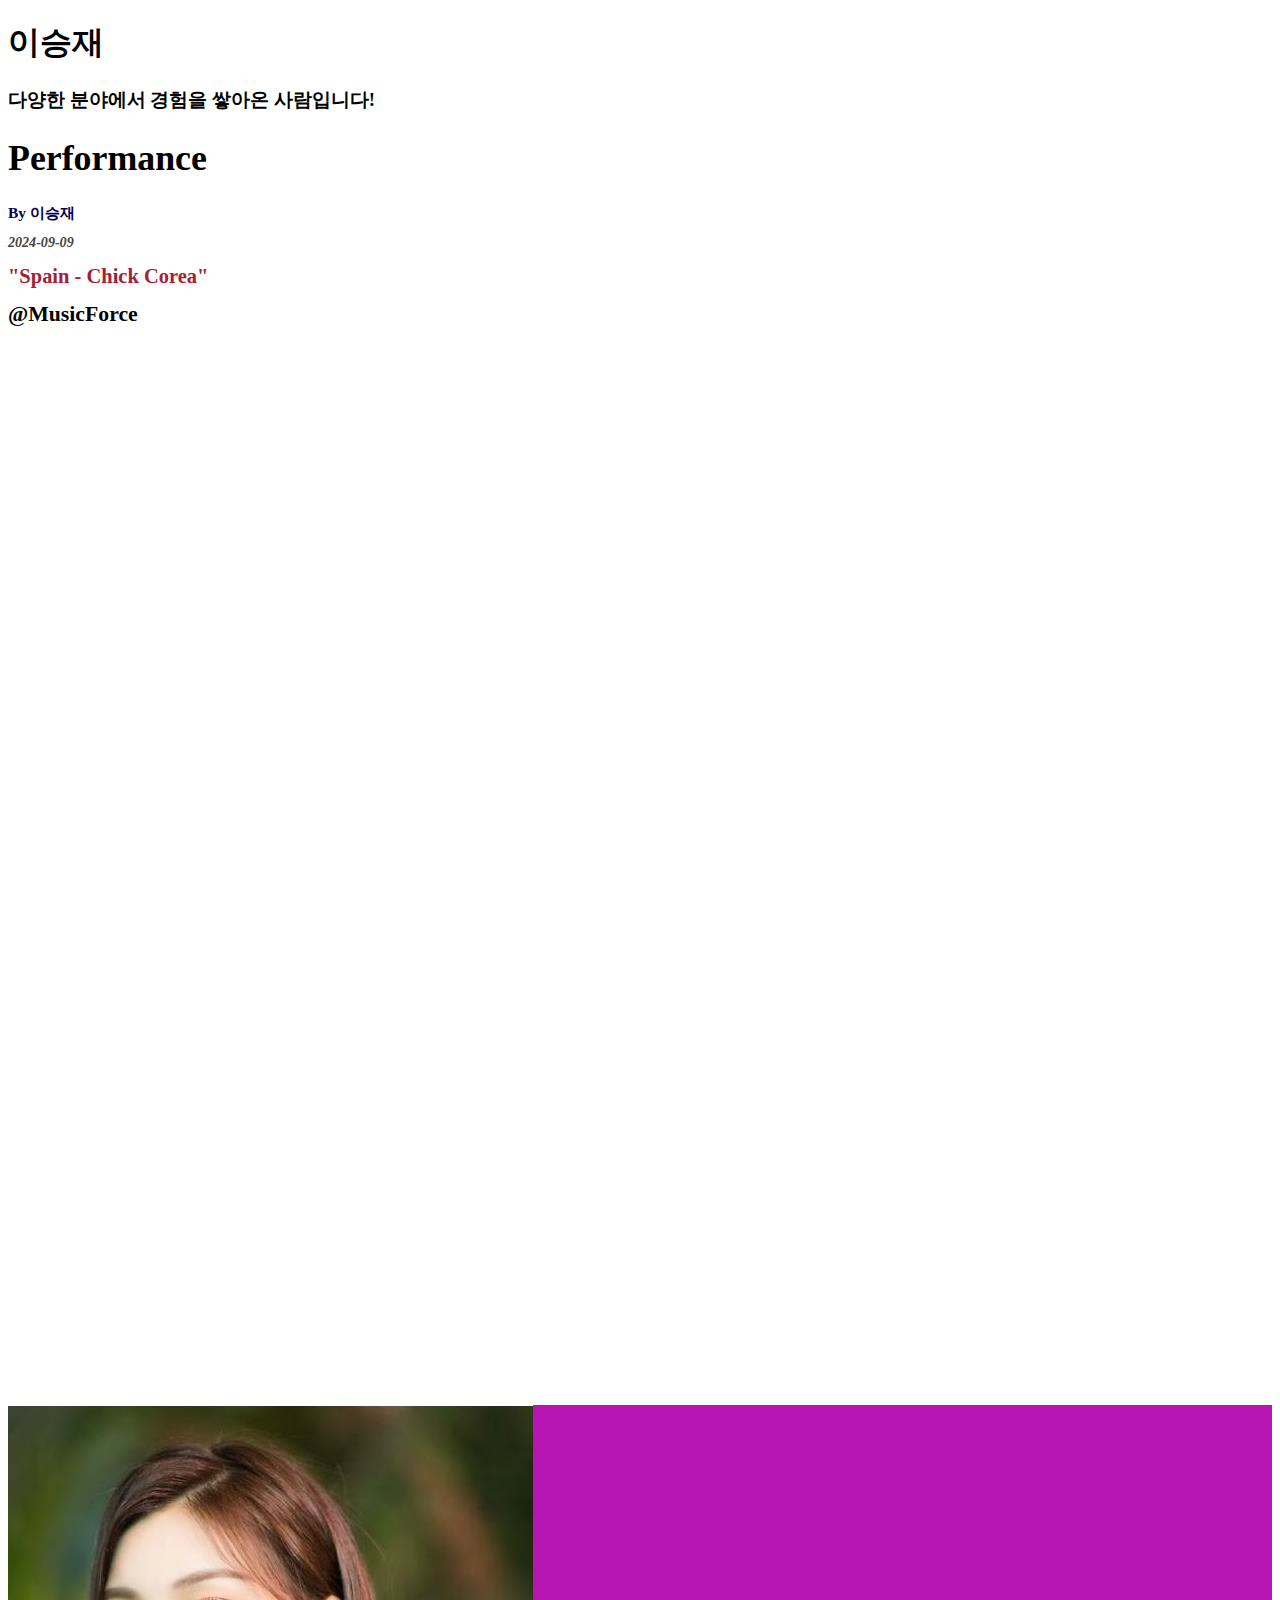
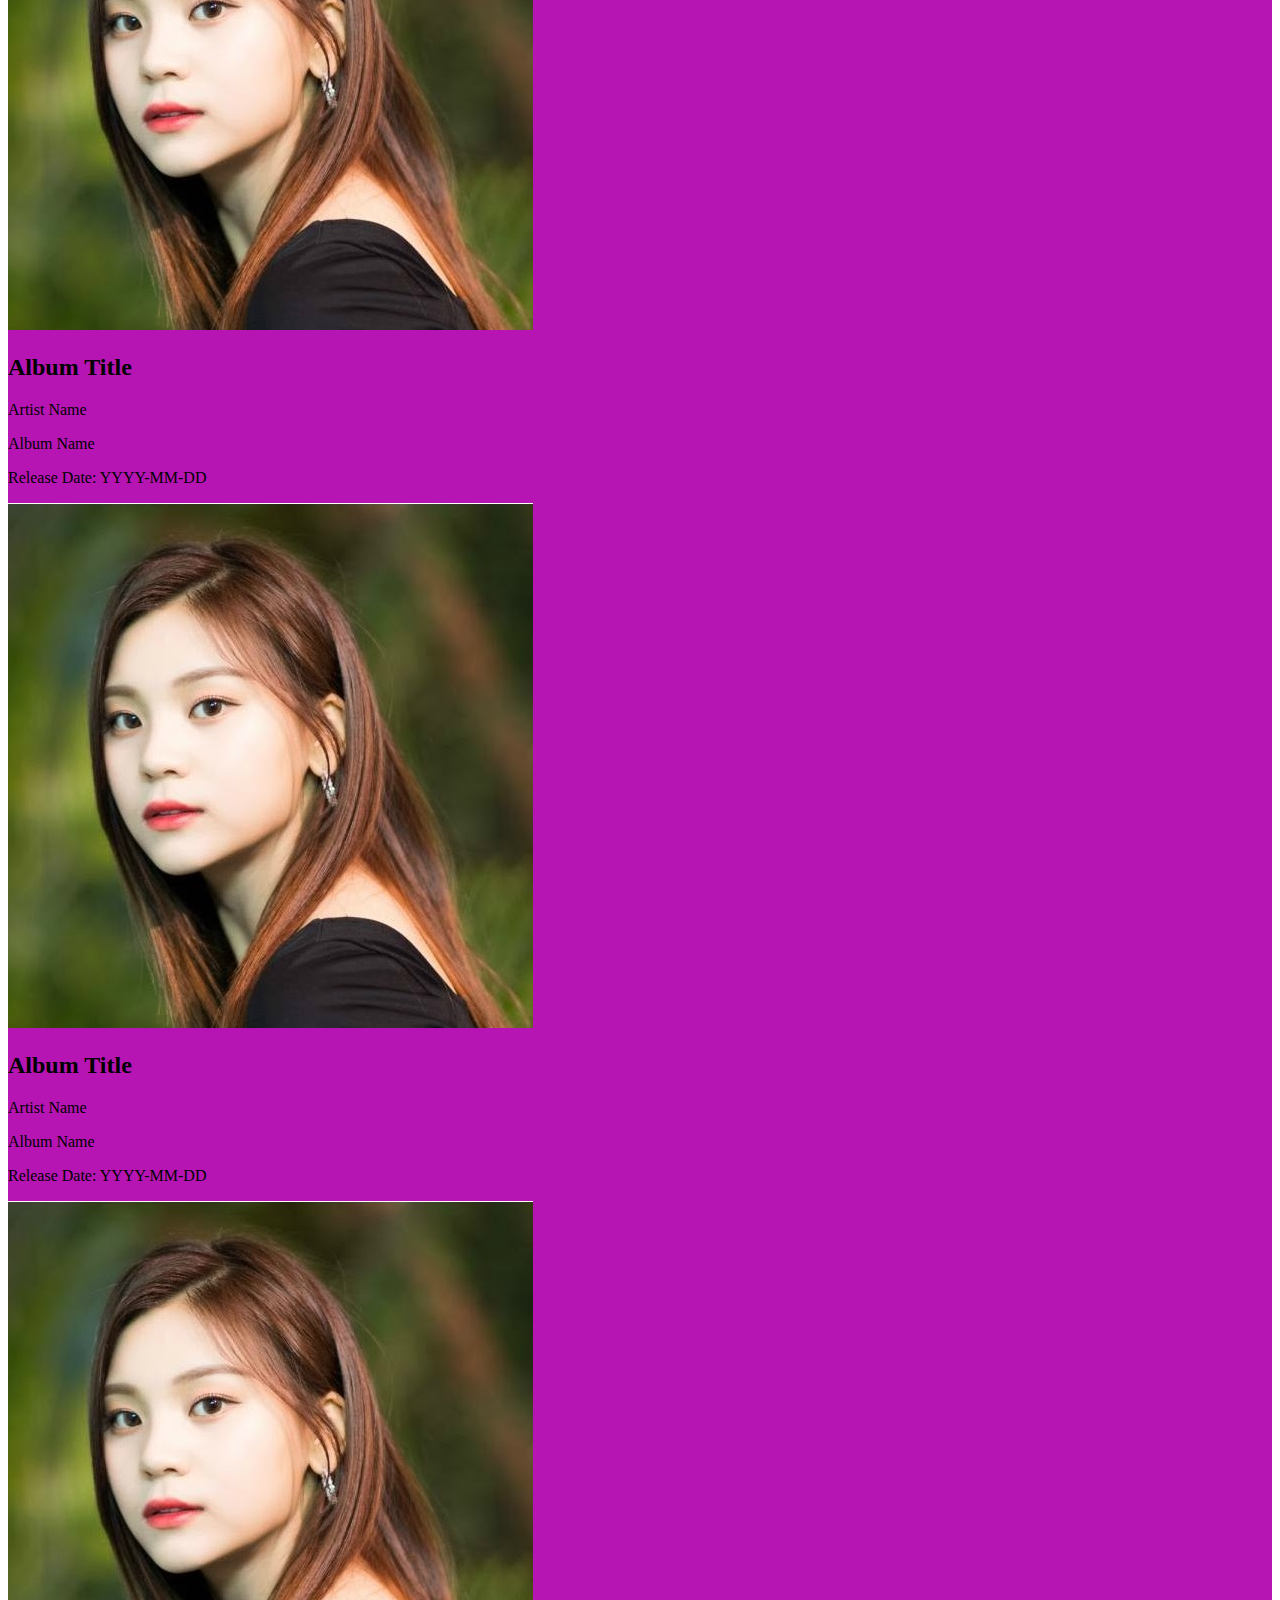
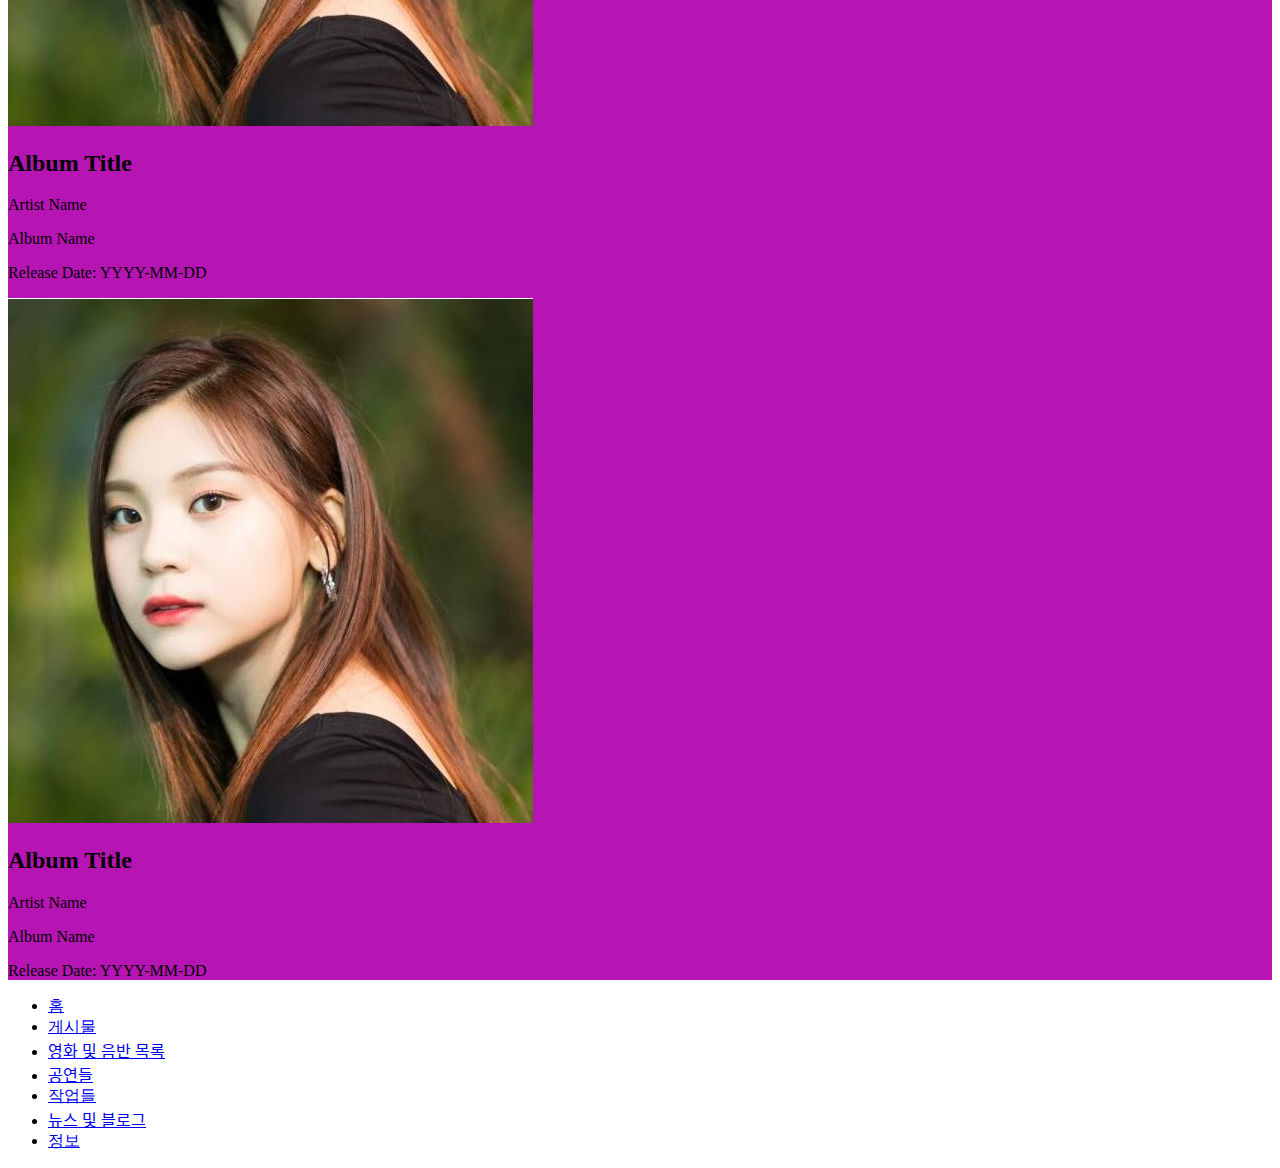
==== commit 896808f5: "Add files via upload" ====
--- a/index.html
+++ b/index.html
@@ -75,9 +75,9 @@
             <h1 style="font-size: 1.1vw;color: #444; font-style: italic;"> 2024-09-09 </h1>
             <h1 style="font-size: 1.6vw;color: #a42036;"> "Spain - Chick Corea" </h1>
             <h1 style="font-size: 1.7vw;"> @MusicForce </h1></div>
-            <button id="Win11button" > <i class="fa fa-play" style="color: midnightblue;"></i> Play </button>
+
         </div>
-        <video src="front-video.mp4" id="Peerformance"></video>
+        <iframe id="Peerformance" src="https://www.youtube.com/embed/ZqksBvfwqzE" title="[4K] KIM SEJEONG - “In the Rain” Band LIVE Concert [it&#39;s Live] K-POP live music show" frameborder="0" allow="accelerometer; autoplay; clipboard-write; encrypted-media; gyroscope; picture-in-picture; web-share" referrerpolicy="strict-origin-when-cross-origin" allowfullscreen></iframe>
     </div>
 
     <!--- Featured Music Demo - HALF --->
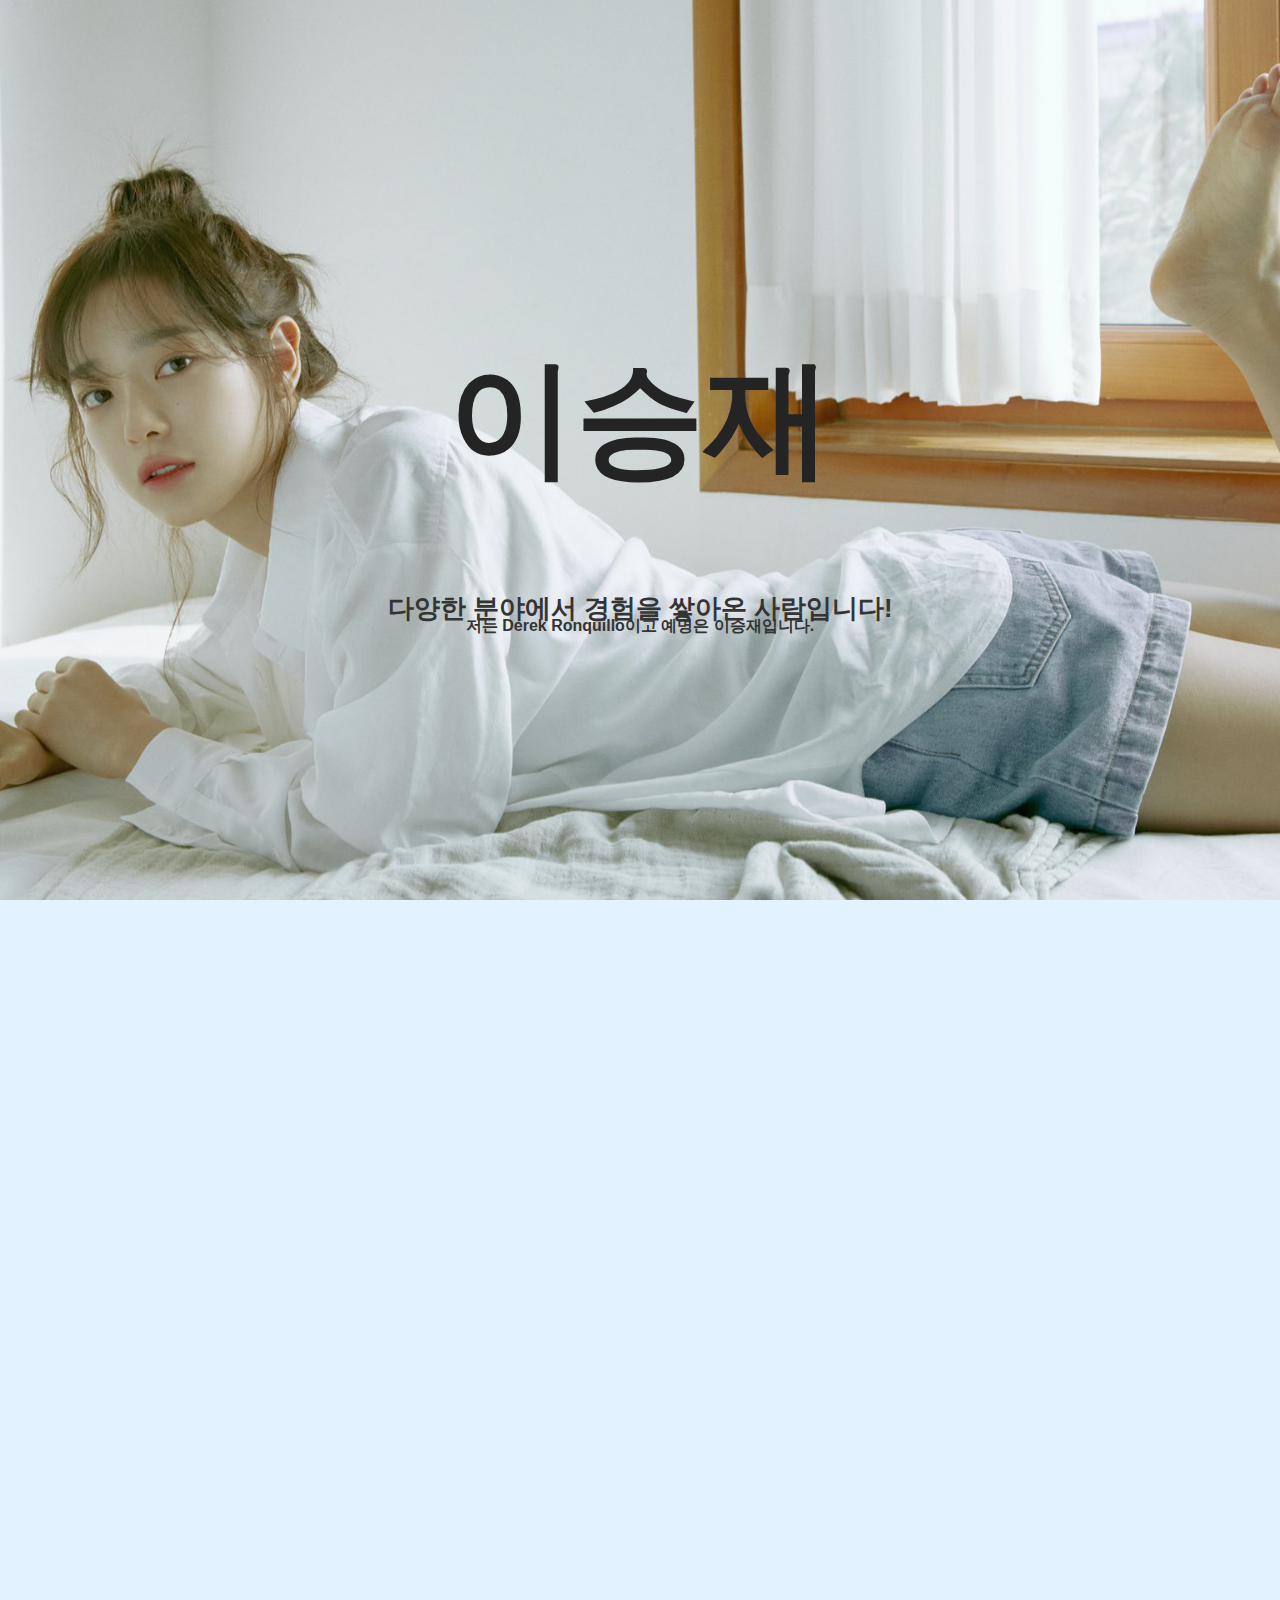
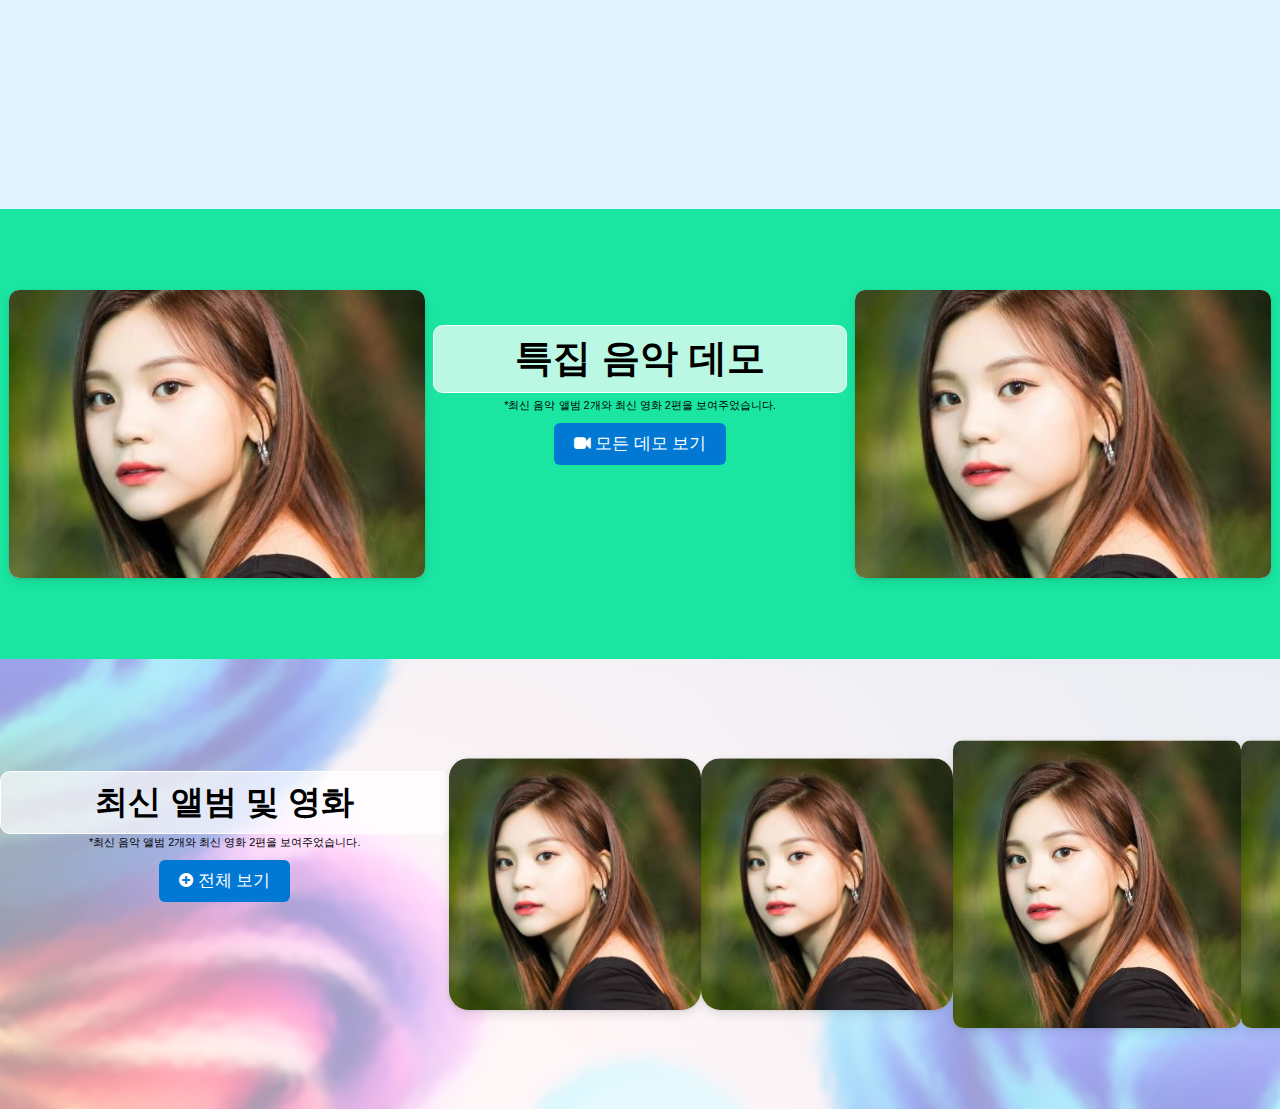
==== commit 4d853cfa: "Add files via upload" ====
--- a/index.html
+++ b/index.html
@@ -5,74 +5,28 @@
     <meta name="viewport" content="width=device-width, initial-scale=1.0">
     <link rel="stylesheet" href="7.css">
     <link rel="stylesheet" href="https://cdnjs.cloudflare.com/ajax/libs/font-awesome/4.7.0/css/font-awesome.min.css">
-    <link rel="stylesheet" href="style.css">
-    <title>이승재 - 홈</title>
-
-        <script>
-window.onscroll = function() {scrollFunction()};
-
-
-// Set the background image using the style property
-
-function scrollFunction() {
-    // Get the height of the header image
-    var headerHeight = document.querySelector('.Header').offsetHeight;
-
-    // Check if the scroll position is greater than the header height
-    if (document.body.scrollTop > headerHeight || document.documentElement.scrollTop > headerHeight) {
-        // Add the "show" class to the navbar
-        document.getElementById("navbar").classList.add("show");
-        document.getElementById("Perf-Side").style.width = "20%";
-        document.getElementById("Perf-Side").style.marginLeft = "0";
-        document.getElementById("Peerformance").style.opacity = "100";
-        document.getElementById("Peerformance").style.width = "80%";
-        document.getElementById("Perf-Control").style.backgroundImage = "url(Perf-Back.png)";
-    } else {
-        // Remove the "show" class from the navbar
-        document.getElementById("navbar").classList.remove("show");
-    }
-}
-
-document.addEventListener('DOMContentLoaded', function() {
-            // Get the video and button elements
-            var video = document.getElementById('Peerformance');
-            var button = document.getElementById('Win11button');
-
-            // Function to toggle play/pause
-            function togglePlayPause() {
-                if (video.paused) {
-                    video.play();
-                    button.innerHTML = "<i class='fa fa-pause' style='color: midnightblue;'></i> Pause";
-                } else {
-                    video.pause();
-                    button.innerHTML = "<i class='fa fa-play' style='color: midnightblue;'></i> Play";
-                }
-            }
-
-            // Add click event listener to the button
-            button.addEventListener('click', togglePlayPause);
-        });
-        </script>
-
-    
+    <link rel="stylesheet" href="Style.css">
+    <script src="JScript.js" defer></script>
+    <title>이승재 - 홈</title>  
 </head>
 <body class="has-scrollbar">
 
-    <!--- HEADER IMAGE - FULL --->
+    <!-- STABLE -->     <!--- HEADER IMAGE - FULL --->
     <div class="Header">
         <div id="HeaderCenter">
             <h1> 이승재 </h1>
             <h3> 다양한 분야에서 경험을 쌓아온 사람입니다! </h3>
+            <h3 style="font-size: 1.25vw; margin-top: -4vh;"> 저는 Derek Ronquillo이고 예명은 이승재입니다.</h3>
         </div>
     </div>
 
-    <!--- Featured Performance - FULL --->
+    <!-- STABLE -->     <!--- Featured Performance - FULL --->    
     <div class="Full Performance" style=" background-position: center; background-size: 100% 100%;" id="Perf-Control">
         <div id="Perf-Side">
             <div class="words">
-            <h1 style="font-size: 2.8vw;"> Performance </h1>
-            <h1 style="font-size: 1.2vw;color: rgb(0, 0, 82);"> By 이승재 </h1>
-            <h1 style="font-size: 1.1vw;color: #444; font-style: italic;"> 2024-09-09 </h1>
+            <h1 style="font-size: 2.8vw; padding: 0.6vw 0.6vw; background: rgba(255, 255, 255, 0.5); border-radius: 0.75vw; border: 0.1vw solid white; width: 30vh; margin-left: auto; margin-right: auto;"> 음악 공연 </h1>
+            <h1 style="font-size: 1.2vw;color: rgb(0, 0, 82);"> 이승재(Derek) </h1>
+            <h1 style="font-size: 1.1vw;color: #444; font-style: italic;"> 2024년 07월 09일 11:05[KST] </h1>
             <h1 style="font-size: 1.6vw;color: #a42036;"> "Spain - Chick Corea" </h1>
             <h1 style="font-size: 1.7vw;"> @MusicForce </h1></div>
 
@@ -80,12 +34,44 @@
         <iframe id="Peerformance" src="https://www.youtube.com/embed/ZqksBvfwqzE" title="[4K] KIM SEJEONG - “In the Rain” Band LIVE Concert [it&#39;s Live] K-POP live music show" frameborder="0" allow="accelerometer; autoplay; clipboard-write; encrypted-media; gyroscope; picture-in-picture; web-share" referrerpolicy="strict-origin-when-cross-origin" allowfullscreen></iframe>
     </div>
 
-    <!--- Featured Music Demo - HALF --->
-    <div class="Half" style="background-color: rgb(26, 230, 162); margin-top: 101vh;">
+    <!-- STABLE -->     <!--- Featured Music Demo - HALF --->
+    <div class="Half Demo" style="background-color: rgb(26, 230, 162); margin-top: 101vh;">
+        <div class="HM-Demo-Container">
+            <img src="album.jpg" alt="Album Cover" class="demo-cover">
+            <div class="HM-Demo-Info">
+                <h2 class="demo-h2">Album Title</h2>
+                <p class="demo-p">Album Name</p>
+                <p class="demo-p">Album Name</p>
+                <p class="demo-p">Album Name</p>
+                <button>추천 음악 데모 보기</button>
+            </div>
+        </div>
+        <div style="height: 30vh;text-align: center;">
+            <h1 style="font-size: 3vw; padding: 0.6vw 0.6vw; background: rgba(255, 255, 255, 0.7); border-radius: 0.75vw; border: 0.1vw solid white; width: 44vh; margin-left: auto; margin-right: auto;">특집 음악 데모</h1>
+            <p style="color: rgb(0, 0, 0); font-size: 0.85vw; margin-top: -20px;">*최신 음악 앨범 2개와 최신 영화 2편을 보여주었습니다.</p>
+            <button id="HBTN" style="margin-top: -1px;"> <i class="fa fa-video-camera"></i> 모든 데모 보기 </button>
+        </div>
+        <div class="HM-Demo-Container">
+            <img src="album.jpg" alt="Album Cover" class="demo-cover">
+            <div class="HM-Demo-Info">
+                <h2 class="demo-h2">Album Title</h2>
+                <p class="demo-p">Album Name</p>
+                <p class="demo-p">Album Name</p>
+                <p class="demo-p">Album Name</p>
+                <button>추천 음악 데모 보기</button>
+            </div>
+        </div>
+    </div>
 
-    </div>
-    <!--- Latest Albums and Films - HALF --->
-    <div class="Half" style="background-color: rgb(182, 21, 179); margin-top: 0vh;">
+    <!-- STABLE -->     <!--- Latest Albums and Films - HALF --->
+    <div class="Half Films" style="margin-top: 0vh; background: url(Film-Music.png), rgba(255, 255, 255, 0.6);background-position: center;background-size: cover;background-blend-mode: soft-light;">
+        
+        <div style="height: 30vh;text-align: center">
+            <h1 style="font-size: 2.6vw; padding: 0.6vw 0.6vw; background: rgba(255, 255, 255, 0.7); border-radius: 0.75vw; border: 0.1vw solid white; width: 48vh; margin-left: auto; margin-right: auto;">최신 앨범 및 영화</h1>
+            <p style="color: rgb(0, 0, 0); font-size: 0.85vw; margin-top: -20px;">*최신 음악 앨범 2개와 최신 영화 2편을 보여주었습니다.</p>
+            <button id="HBTN" style="margin-top: -1px;"> <i class="fa fa-plus-circle"></i> 전체 보기 </button>
+        </div>
+        
         <div class="HM-Album-Container">
             <img src="album.jpg" alt="Album Cover" class="album-cover">
             <div class="HM-Album-Info">
@@ -93,6 +79,7 @@
                 <p class="artist">Artist Name</p>
                 <p class="album">Album Name</p>
                 <p class="date">Release Date: YYYY-MM-DD</p>
+                <button>이 노래 듣기</button>
             </div>
         </div>
         <div class="HM-Album-Container">
@@ -102,42 +89,60 @@
                 <p class="artist">Artist Name</p>
                 <p class="album">Album Name</p>
                 <p class="date">Release Date: YYYY-MM-DD</p>
+                <button>이 노래 듣기</button>
             </div>
         </div>
-        <div class="HM-Album-Container">
-            <img src="album.jpg" alt="Album Cover" class="album-cover">
-            <div class="HM-Album-Info">
-                <h2 class="title">Album Title</h2>
-                <p class="artist">Artist Name</p>
-                <p class="album">Album Name</p>
-                <p class="date">Release Date: YYYY-MM-DD</p>
+        <div class="HM-Film-Container">
+            <img src="album.jpg" alt="Album Cover" class="Film-cover">
+            <div class="HM-Film-Info">
+                <h2 class="F-title">Film Title</h2>
+                <p class="F-artist">ROLE:</p>
+                <p class="F-album">Release Date </p>
+                <div class="stars">
+                    <i class="fa fa-star"></i>
+                    <i class="fa fa-star"></i>
+                    <i class="fa fa-star"></i>
+                    <i class="fa fa-star"></i>
+                    <i class="fa fa-star"></i>
+                </div>
+                <button>자세히 보기</button>
             </div>
         </div>
-        <div class="HM-Album-Container">
-            <img src="album.jpg" alt="Album Cover" class="album-cover">
-            <div class="HM-Album-Info">
-                <h2 class="title">Album Title</h2>
-                <p class="artist">Artist Name</p>
-                <p class="album">Album Name</p>
-                <p class="date">Release Date: YYYY-MM-DD</p>
+        <div class="HM-Film-Container">
+            <img src="album.jpg" alt="Album Cover" class="Film-cover">
+            <div class="HM-Film-Info">
+                <h2 class="F-title">Film Title</h2>
+                <p class="F-artist">ROLE:</p>
+                <p class="F-album">Release Date </p>
+                <div class="stars">
+                    <i class="fa fa-star"></i>
+                    <i class="fa fa-star"></i>
+                    <i class="fa fa-star"></i>
+                    <i class="fa fa-star"></i>
+                    <i class="fa fa-star"></i>
+                </div>
+                <button>자세히 보기</button>
             </div>
         </div>
 
 
     </div>
+
     <!--- Featured Programming & Beats - FULL --->
+
     <!--- Portfolio Bars - half --->
     
-    <!--- NAVIGATION BAR --->
+    <!-- STABLE -->     <!--- NAVIGATION BAR --->
     <ul id="navbar">
         <li><a href="#home">홈</a></li>
         <li><a href="#home">게시물</a></li>
         <li><a href="#news">영화 및 음반 목록</a></li>
         <li><a href="#home">공연들</a></li>
-        <li><a href="#news">작업들</a></li>
+        <li><a href="#news">작업</a></li>
         <li><a href="#home">뉴스 및 블로그</a></li>
         <li><a href="#news">정보</a></li>
     </ul>
 
+    <!-- STABLE -->     <!--- FOOTER BAR --->
 </body>
 </html>
--- a/Style.css
+++ b/Style.css
@@ -0,0 +1,412 @@
+.Performance{
+    width: 100vw;
+    height: 100vh;
+    top: 0;
+    left: 0;
+    position:absolute;
+    overflow: hidden;
+    transition: 2s ease;}
+#Peerformance{
+    width: 90vw;
+    height: 90vh;
+    float: right;
+    opacity: 0;
+    transition: 0.5s ease;
+    margin-top: 5vh;
+}
+#Perf-Side{
+    height: 100%;
+    width: 0%;
+    margin-left: -500px;
+    display: grid;
+    grid-template-columns: auto;
+    grid-template-rows: 50px 50px 50px 50px 50px;
+    justify-content: center;
+    align-items: center;
+    float: left;
+    flex-direction: column;
+    padding-top: 20%;
+    padding-bottom: 20%;
+    transition: 1s ease;
+}
+#Perf-Side h1 {
+    display: block;
+    width: 100%;
+    font-family: arial;
+    text-align: center;
+}
+html { height: 100%; }
+body {
+    margin: 0;
+    -webkit-text-size-adjust: 100%;
+    overflow-x: hidden;
+    background:rgb(226, 243, 255);
+    font-family: 'Segoe UI Variable', Tahoma, Geneva, Verdana, sans-serif;
+}
+
+#navbar {
+    list-style-type: none;
+    position: fixed;
+    top: -50px;
+    left: 0;
+    margin: 0;
+    padding: 0;
+    width: 100vw;
+    overflow: hidden;
+    background-color: rgba(255, 255, 255, 0.75);
+    border-bottom: 0.1vh solid rgb(176, 176, 176);
+    height: 7vh;
+    justify-content: center;
+    align-items: center;
+    display: flex;
+    transition: top 0.5s ease, opacity 0.5s ease;
+    opacity: 0;
+    z-index: 1;
+    backdrop-filter: blur(15px);
+}
+#navbar.show {
+    top: 0;
+    opacity: 1;
+}
+
+li {
+    float: left;
+}
+
+li a, .dropbtn {
+    display: inline-block;
+    color: rgb(32, 32, 32);
+    text-align: center;
+    padding-top: 8px;
+    padding-bottom: 8px;
+    padding-left: 1vw;
+    padding-right: 1vw;
+    text-decoration: none;
+    font-size: 1.39vw;
+    font-family: Arial, Helvetica, sans-serif;
+    font-weight: bold;
+}
+@keyframes fadebtn{from{background-color: rgba(255, 255, 255, 0);} to{background-color: rgba(255, 255, 255, 0.65);}}
+li a:hover, .dropdown:hover .dropbtn {
+    background-color: rgba(255, 255, 255, 0.65);
+    border-radius: 5px;
+    animation: fadebtn 0.5s;
+    }
+    .Header{
+    background: url("HEADD.png");
+    background-position: center;
+    background-size: cover;
+    background-blend-mode: soft-light;
+    width: 100vw;
+    height: 100vh;
+    display: flex;
+    align-items: center;
+}
+.Header h1{
+    color: rgb(36, 36, 36);
+    font-size: 10vw;
+    font-family: Arial, Helvetica, sans-serif;
+    font-weight: bolder;
+    text-align: center;
+    animation:animatezoom 2s;
+}
+@keyframes animatezoom{from{transform:scale(0)} to{transform:scale(1)}}
+.Header h3{
+    text-align: center;
+    font-size: 2vw;
+    color: rgb(52, 52, 52);
+    font-family: Arial, Helvetica, sans-serif;
+    margin-top: -0px;
+    animation: animatefade 4s;
+}
+@keyframes animatefade{from{opacity: 0;} to{opacity: 1;}}
+#HeaderCenter{
+    margin-left: auto;
+    margin-right: auto;
+}
+.Full {
+    background-position: center;
+    background-size: cover;
+    background-blend-mode: soft-light;
+    width: 100%;
+    height: 100vh;
+    margin-top: 100.5vh;
+
+}
+.Half{
+    width: 100%;
+    height: 50vh;
+}
+.Films{
+    background-position: center;
+    background-size: cover;
+    background-blend-mode: soft-light;
+    display: grid;
+    grid-template-columns:auto auto auto auto auto;
+    grid-template-rows: auto;
+    align-items: center;
+    justify-content: space-evenly;
+}
+.HM-Album-Container {
+    position: relative;
+    width: 28vh;
+    height: 28vh;
+    border-radius: 20px;
+    overflow: hidden;
+    background-color: #ffffff;
+    box-shadow: 0 4px 12px rgba(0, 0, 0, 0.1), 0 1px 3px rgba(0, 0, 0, 0.08);
+    transition: box-shadow 0.3s ease, transform 0.3s ease;
+}
+
+.HM-Album-Container:hover {
+    box-shadow: 0 12px 24px rgba(0, 0, 0, 0.2), 0 4px 8px rgba(0, 0, 0, 0.1);
+    transform: translateY(-5px);
+}
+
+.album-cover {
+    width: 100%;
+    height: 100%;
+    object-fit: cover;
+    transition: transform 0.5s ease;
+}
+
+.HM-Album-Container:hover .album-cover {
+    transform: scale(1.05);
+}
+
+.HM-Album-Info {
+    position: absolute;
+    bottom: 0;
+    left: 0;
+    width: 100%;
+    background: rgba(255, 255, 255, 0.6);
+    backdrop-filter: blur(10px);
+    padding: 20px;
+    box-sizing: border-box;
+    opacity: 0;
+    transform: translateY(20px);
+    transition: opacity 0.3s ease, transform 0.3s ease;
+}
+
+.HM-Album-Container:hover .HM-Album-Info {
+    opacity: 1;
+    transform: translateY(0);
+}
+
+.title {
+    margin: 0 0 8px 0;
+    font-size: 1.25vw;
+    font-weight: 600;
+    color: #333333;
+}
+
+.artist, .album, .date {
+    margin: 0px 0;
+    font-size: 0.8vw;
+    color: #555555;
+}
+
+.HM-Film-Container {
+    position: relative;
+    width: 32vh;
+    height: 32vh;
+    border-radius: 10px;
+    overflow: hidden;
+    background-color: #ffffff;
+    box-shadow: 0 4px 12px rgba(0, 0, 0, 0.1), 0 1px 3px rgba(0, 0, 0, 0.08);
+    transition: box-shadow 0.3s ease, transform 0.3s ease;
+}
+
+.HM-Film-Container:hover {
+    box-shadow: 0 12px 24px rgba(0, 0, 0, 0.2), 0 4px 8px rgba(0, 0, 0, 0.1);
+    transform: translateY(-5px);
+}
+
+.Film-cover {
+    width: 100%;
+    height: 100%;
+    object-fit: cover;
+    transition: transform 0.5s ease;
+}
+
+.HM-Film-Container:hover .Film-cover {
+    transform: scale(1.05);
+}
+
+.HM-Film-Info {
+    position: absolute;
+    bottom: 0;
+    left: 0;
+    width: 100%;
+    background: rgba(255, 255, 255, 0.6);
+    backdrop-filter: blur(10px);
+    padding: 20px;
+    box-sizing: border-box;
+    opacity: 0;
+    transform: translateY(20px);
+    transition: opacity 0.3s ease, transform 0.3s ease;
+}
+
+.HM-Film-Container:hover .HM-Film-Info {
+    opacity: 1;
+    transform: translateY(0);
+}
+
+.F-title {
+    font-size: 1.5vw;
+    font-weight: 600;
+    color: #333333;
+}
+
+.F-artist, .F-album, .F-date {
+    margin: 0px 0;
+    font-size: 0.8vw;
+    color: #555555;
+}
+
+
+.HM-Film-Info button {
+    background-color: #0078d4;
+    color: white;
+    border: none;
+    padding: 8px 16px;
+    border-radius: 6px;
+    cursor: pointer;
+    margin-top: 10px;
+    font-size: 1vw;
+}
+.HM-Film-Info button:hover {
+    background-color: #005a9e;
+}
+
+.HM-Album-Info button {
+    background-color: #0078d4;
+    color: white;
+    border: none;
+    padding: 8px 16px;
+    border-radius: 6px;
+    cursor: pointer;
+    margin-top: 10px;
+    font-size: 0.9vw;
+}
+.HM-Album-Info button:hover {
+    background-color: #005a9e;
+}
+.stars i {
+    color: rgb(65, 0, 29);
+    font-size: 1vw;
+    margin: 0 0.1vw;
+}
+#Win11button{
+    padding-left: 2vw;
+    padding: auto auto;
+    height: 5vh;
+    text-align: center;
+    font-size: 1.25vw;
+    border-radius: 0.3vw;
+    border-style: hidden;
+    text-align: left;
+    background: rgba(255, 255, 255, 0.5);
+    backdrop-filter: blur(5px);
+    border: 1px solid #ffffff;
+    box-shadow: 2px 2px 5px rgba(0, 0, 0, 0.5);
+}
+#HBTN {
+    background-color: #0078d4;
+    color: white;
+    border: none;
+    padding: 10px 20px;
+    border-radius: 6px;
+    cursor: pointer;
+    margin-top: 10px;
+    font-size: 1.3vw;
+}
+#HBTN:hover {
+    background-color: #005a9e;
+}
+
+.Demo{
+    background-position: center;
+    background-size: cover;
+    background-blend-mode: soft-light;
+    display: grid;
+    grid-template-columns: auto auto auto;
+    grid-template-rows: auto;
+    align-items: center;
+    justify-content: space-evenly;
+}
+
+
+
+.HM-Demo-Container {
+    position: relative;
+    width: 32.5vw;
+    height: 32vh;
+    border-radius: 10px;
+    overflow: hidden;
+    background-color: #ffffff;
+    box-shadow: 0 4px 12px rgba(0, 0, 0, 0.1), 0 1px 3px rgba(0, 0, 0, 0.08);
+    transition: box-shadow 0.3s ease, transform 0.3s ease;
+}
+
+.HM-Demo-Container:hover {
+    box-shadow: 0 12px 24px rgba(0, 0, 0, 0.2), 0 4px 8px rgba(0, 0, 0, 0.1);
+    transform: translateY(-5px);
+}
+
+.demo-cover {
+    width: 100%;
+    height: 100%;
+    object-fit: cover;
+    transition: transform 0.5s ease;
+}
+
+.HM-Demo-Container:hover .Demo-cover {
+    transform: scale(1.05);
+}
+
+.HM-Demo-Info {
+    position: absolute;
+    bottom: 0;
+    left: 0;
+    width: 100%;
+    background: rgba(255, 255, 255, 0.6);
+    backdrop-filter: blur(10px);
+    padding: 20px;
+    box-sizing: border-box;
+    opacity: 0;
+    transform: translateY(20px);
+    transition: opacity 0.3s ease, transform 0.3s ease;
+}
+
+.HM-Demo-Container:hover .HM-Demo-Info {
+    opacity: 1;
+    transform: translateY(0);
+}
+
+.demo-h2 {
+    font-size: 1.5vw;
+    font-weight: 600;
+    color: #333333;
+}
+
+.demo-p{
+    margin: 0px 0;
+    font-size: 0.8vw;
+    color: #555555;
+}
+
+
+.HM-Demo-Info button {
+    background-color: #0078d4;
+    color: white;
+    border: none;
+    padding: 8px 16px;
+    border-radius: 6px;
+    cursor: pointer;
+    margin-top: 10px;
+    font-size: 1vw;
+}
+.HM-Demo-Info button:hover {
+    background-color: #005a9e;
+}
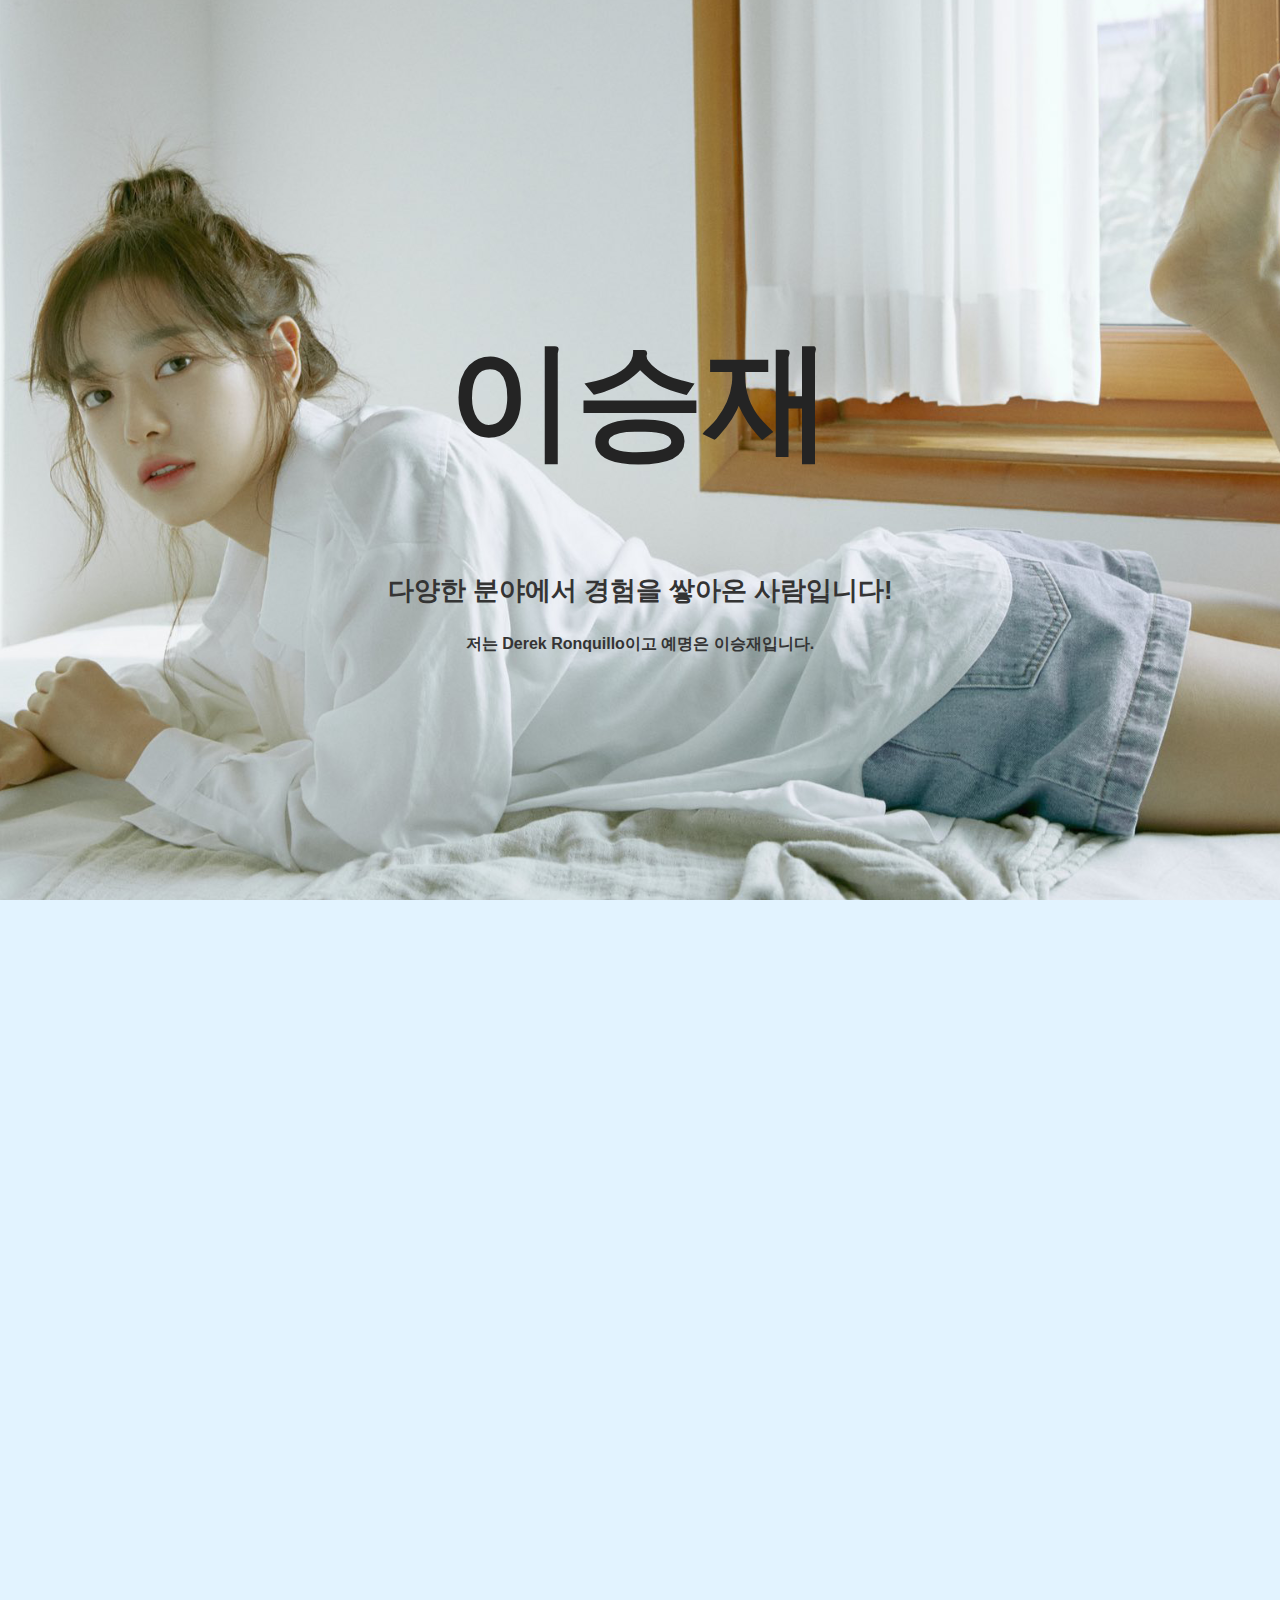
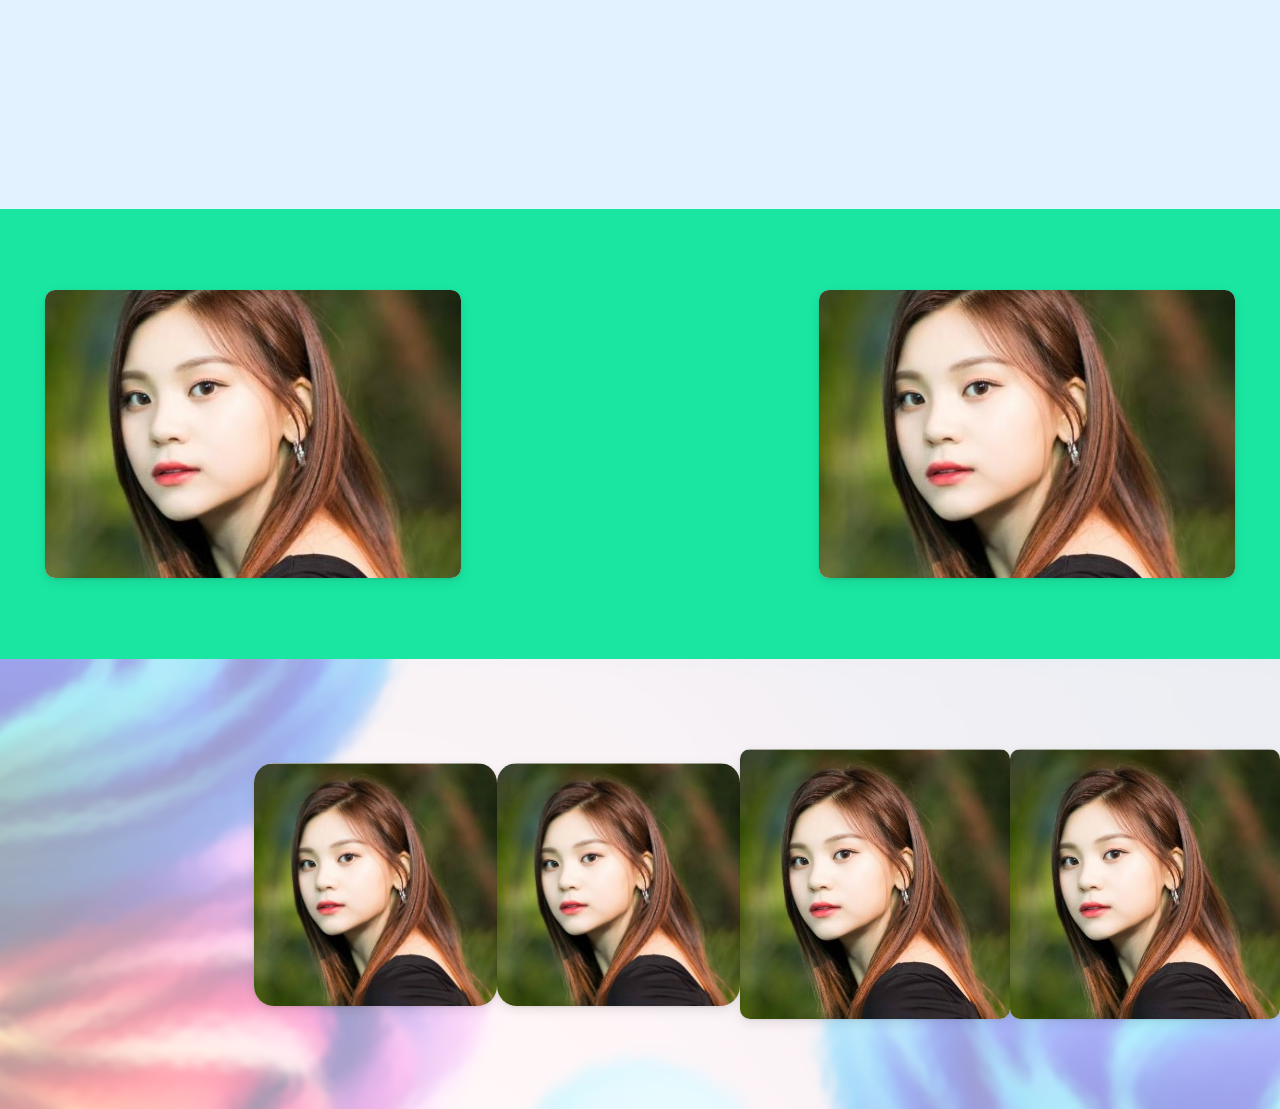
==== commit 5f357594: "Update index.html" ====
--- a/index.html
+++ b/index.html
@@ -1,5 +1,5 @@
 <!DOCTYPE html>
-<html lang="en">
+<html lang="Ko-KR">
 <head>
     <meta charset="UTF-8">
     <meta name="viewport" content="width=device-width, initial-scale=1.0">
@@ -16,15 +16,15 @@
         <div id="HeaderCenter">
             <h1> 이승재 </h1>
             <h3> 다양한 분야에서 경험을 쌓아온 사람입니다! </h3>
-            <h3 style="font-size: 1.25vw; margin-top: -4vh;"> 저는 Derek Ronquillo이고 예명은 이승재입니다.</h3>
+            <h3 style="font-size: 1.25vw;" id="HDR-3-move"> 저는 Derek Ronquillo이고 예명은 이승재입니다.</h3>
         </div>
     </div>
 
     <!-- STABLE -->     <!--- Featured Performance - FULL --->    
-    <div class="Full Performance" style=" background-position: center; background-size: 100% 100%;" id="Perf-Control">
+    <div class="Full Performance" id="Perf-Control">
         <div id="Perf-Side">
             <div class="words">
-            <h1 style="font-size: 2.8vw; padding: 0.6vw 0.6vw; background: rgba(255, 255, 255, 0.5); border-radius: 0.75vw; border: 0.1vw solid white; width: 30vh; margin-left: auto; margin-right: auto;"> 음악 공연 </h1>
+            <h1 style="font-size: 2.8vw; padding: 0.6vw 0.6vw; background: rgba(255, 255, 255, 0.5); border-radius: 0.75vw; border: 0.1vw solid white; width: auto;" id="Perf-H1-width"> 음악 공연 </h1>
             <h1 style="font-size: 1.2vw;color: rgb(0, 0, 82);"> 이승재(Derek) </h1>
             <h1 style="font-size: 1.1vw;color: #444; font-style: italic;"> 2024년 07월 09일 11:05[KST] </h1>
             <h1 style="font-size: 1.6vw;color: #a42036;"> "Spain - Chick Corea" </h1>
@@ -35,7 +35,7 @@
     </div>
 
     <!-- STABLE -->     <!--- Featured Music Demo - HALF --->
-    <div class="Half Demo" style="background-color: rgb(26, 230, 162); margin-top: 101vh;">
+    <div class="Half Demo">
         <div class="HM-Demo-Container">
             <img src="album.jpg" alt="Album Cover" class="demo-cover">
             <div class="HM-Demo-Info">
@@ -46,12 +46,12 @@
                 <button>추천 음악 데모 보기</button>
             </div>
         </div>
-        <div style="height: 30vh;text-align: center;">
-            <h1 style="font-size: 3vw; padding: 0.6vw 0.6vw; background: rgba(255, 255, 255, 0.7); border-radius: 0.75vw; border: 0.1vw solid white; width: 44vh; margin-left: auto; margin-right: auto;">특집 음악 데모</h1>
-            <p style="color: rgb(0, 0, 0); font-size: 0.85vw; margin-top: -20px;">*최신 음악 앨범 2개와 최신 영화 2편을 보여주었습니다.</p>
+        <div style="height: 30vh;text-align: center; opacity: 0; animation: animatefade 2s; transition: 1.5s ease;" id="Demofade">
+            <h1 style="font-size: 3vw; padding: 0.6vw 0.6vw; background: rgba(255, 255, 255, 0.7); border-radius: 0.75vw; border: 0.1vw solid white; width: auto; margin-left: auto; margin-right: auto;">특집 음악 데모</h1>
+            <p style="color: rgb(0, 0, 0); font-size: 0.85vw; margin-top: -10px;">*최신 음악 데모 2편을 보여주었습니다.</p>
             <button id="HBTN" style="margin-top: -1px;"> <i class="fa fa-video-camera"></i> 모든 데모 보기 </button>
         </div>
-        <div class="HM-Demo-Container">
+        <div class="HM-Demo-Container" id="tria">
             <img src="album.jpg" alt="Album Cover" class="demo-cover">
             <div class="HM-Demo-Info">
                 <h2 class="demo-h2">Album Title</h2>
@@ -64,11 +64,11 @@
     </div>
 
     <!-- STABLE -->     <!--- Latest Albums and Films - HALF --->
-    <div class="Half Films" style="margin-top: 0vh; background: url(Film-Music.png), rgba(255, 255, 255, 0.6);background-position: center;background-size: cover;background-blend-mode: soft-light;">
+    <div class="Half Films">
         
-        <div style="height: 30vh;text-align: center">
-            <h1 style="font-size: 2.6vw; padding: 0.6vw 0.6vw; background: rgba(255, 255, 255, 0.7); border-radius: 0.75vw; border: 0.1vw solid white; width: 48vh; margin-left: auto; margin-right: auto;">최신 앨범 및 영화</h1>
-            <p style="color: rgb(0, 0, 0); font-size: 0.85vw; margin-top: -20px;">*최신 음악 앨범 2개와 최신 영화 2편을 보여주었습니다.</p>
+        <div style="height: 30vh;text-align: center; opacity: 0; transition: 4s ease;" id="Film-animation">
+            <h1 style="font-size: 2.6vw; padding: 0.6vw 0.6vw; background: rgba(255, 255, 255, 0.7); border-radius: 0.75vw; border: 0.1vw solid white; width: auto; margin-left: auto; margin-right: auto;">최신 앨범 및 영화</h1>
+            <p style="color: rgb(0, 0, 0); font-size: 0.85vw; margin-top: -10px;">*최신 음악 앨범 2개와 최신 영화 2편을 보여주었습니다.</p>
             <button id="HBTN" style="margin-top: -1px;"> <i class="fa fa-plus-circle"></i> 전체 보기 </button>
         </div>
         
--- a/Style.css
+++ b/Style.css
@@ -1,3 +1,157 @@
+/* CSS DESIGN SHEET BY DEREK JUSTIN P RONQUILLO(LEE SEUNGJAE) ON 2024/07/23. ALL RIGHTS RESERVED. NO OTHER REFERENCES */
+
+
+/* ? BODY & HTML CONFIGURATIONS ? */
+html { 
+    height: 100%; 
+    overflow-x: hidden;
+    overflow-y: scroll;
+}
+body {
+    margin: 0;
+    -webkit-text-size-adjust: 100%;
+    overflow-x: hidden;
+    background:rgb(226, 243, 255);
+    font-family: 'Segoe UI Variable', Tahoma, Geneva, Verdana, sans-serif;
+}
+
+
+/* ? NavBar Settings and Footer Settings ? */
+#navbar {
+    list-style-type: none;
+    position: fixed;
+    top: -50px;
+    left: 0;
+    margin: 0;
+    padding: 0;
+    width: 100vw;
+    overflow: hidden;
+    background-color: rgba(255, 255, 255, 0.75);
+    border-bottom: 0.1vh solid rgb(176, 176, 176);
+    height: 7vh;
+    justify-content: center;
+    align-items: center;
+    display: flex;
+    transition: top 0.5s ease, opacity 0.5s ease;
+    opacity: 0;
+    z-index: 1;
+    backdrop-filter: blur(15px);
+}
+#navbar.show {
+    top: 0;
+    opacity: 1;
+}
+li {
+    float: left;
+}
+li a, .dropbtn {
+    display: inline-block;
+    color: rgb(32, 32, 32);
+    text-align: center;
+    padding-top: 8px;
+    padding-bottom: 8px;
+    padding-left: 1vw;
+    padding-right: 1vw;
+    text-decoration: none;
+    font-size: 1.39vw;
+    font-family: Arial, Helvetica, sans-serif;
+    font-weight: bold;
+}
+li a:hover, .dropdown:hover .dropbtn {
+    background-color: rgba(255, 255, 255, 0.65);
+    border-radius: 5px;
+    animation: fadebtn 0.5s;
+}
+
+
+/* ? ANIMATIONS ? */
+@keyframes fadebtn{from{background-color: rgba(255, 255, 255, 0);} to{background-color: rgba(255, 255, 255, 0.65);}}
+@keyframes animatezoom{from{transform:scale(0)} to{transform:scale(1)}}
+@keyframes animatefade{from{opacity: 0;} to{opacity: 1;}}
+
+
+/* ? HEADER IMAGE ? */
+.Header{
+    background: url("HEADD.png");
+    background-position: center;
+    background-size: cover;
+    background-blend-mode: soft-light;
+    width: 100vw;
+    height: 100vh;
+    display: flex;
+    align-items: center;
+}
+.Header h1{
+    color: rgb(36, 36, 36);
+    font-size: 10vw;
+    font-family: Arial, Helvetica, sans-serif;
+    font-weight: bolder;
+    text-align: center;
+    animation:animatezoom 2s;
+}
+.Header h3{
+    text-align: center;
+    font-size: 2vw;
+    color: rgb(52, 52, 52);
+    font-family: Arial, Helvetica, sans-serif;
+    margin-top: -0px;
+    animation: animatefade 4s;
+}
+#HeaderCenter{
+    margin-left: auto;
+    margin-right: auto;
+}
+
+
+/* ? CONTAINERS ? */
+.Full {
+    background-position: center;
+    background-size: cover;
+    background-blend-mode: soft-light;
+    width: 100vw;
+    height: 100vh;
+    margin-top: 100.5vh;
+    overflow-x: hidden;
+
+}
+.Half{
+    width: 100vw;
+    height: 50vh;
+    overflow-x: hidden;
+}
+.Films{
+    background-position: center;
+    background-size: cover;
+    background-blend-mode: soft-light;
+    display: grid;
+    grid-template-columns:auto auto auto auto auto;
+    grid-template-rows: auto;
+    align-items: center;
+    justify-content: space-evenly;
+    overflow-x: hidden;
+    margin-top: 0vh; 
+    background: url(Film-Music.png), rgba(255, 255, 255, 0.6);
+    background-position: center;
+    background-size: cover;
+    background-blend-mode: soft-light;
+    width: 100vw;
+}
+.Demo{
+    background-position: center;
+    background-size: cover;
+    background-blend-mode: soft-light;
+    display: grid;
+    grid-template-columns: auto auto auto;
+    grid-template-rows: auto;
+    align-items: center;
+    justify-content: space-evenly;
+    overflow-x: hidden;
+    background-color: rgb(26, 230, 162); 
+    margin-top: 101vh;
+}
+
+
+/* ? Performance Section ? */
 .Performance{
     width: 100vw;
     height: 100vh;
@@ -5,7 +159,10 @@
     left: 0;
     position:absolute;
     overflow: hidden;
-    transition: 2s ease;}
+    transition: 2s ease;
+    background-position: center; 
+    background-size: 100% 100%;
+}
 #Peerformance{
     width: 90vw;
     height: 90vh;
@@ -35,146 +192,33 @@
     font-family: arial;
     text-align: center;
 }
-html { height: 100%; }
-body {
-    margin: 0;
-    -webkit-text-size-adjust: 100%;
-    overflow-x: hidden;
-    background:rgb(226, 243, 255);
-    font-family: 'Segoe UI Variable', Tahoma, Geneva, Verdana, sans-serif;
-}
-
-#navbar {
-    list-style-type: none;
-    position: fixed;
-    top: -50px;
-    left: 0;
-    margin: 0;
-    padding: 0;
-    width: 100vw;
-    overflow: hidden;
-    background-color: rgba(255, 255, 255, 0.75);
-    border-bottom: 0.1vh solid rgb(176, 176, 176);
-    height: 7vh;
-    justify-content: center;
-    align-items: center;
-    display: flex;
-    transition: top 0.5s ease, opacity 0.5s ease;
-    opacity: 0;
-    z-index: 1;
-    backdrop-filter: blur(15px);
-}
-#navbar.show {
-    top: 0;
-    opacity: 1;
-}
-
-li {
-    float: left;
-}
-
-li a, .dropbtn {
-    display: inline-block;
-    color: rgb(32, 32, 32);
-    text-align: center;
-    padding-top: 8px;
-    padding-bottom: 8px;
-    padding-left: 1vw;
-    padding-right: 1vw;
-    text-decoration: none;
-    font-size: 1.39vw;
-    font-family: Arial, Helvetica, sans-serif;
-    font-weight: bold;
-}
-@keyframes fadebtn{from{background-color: rgba(255, 255, 255, 0);} to{background-color: rgba(255, 255, 255, 0.65);}}
-li a:hover, .dropdown:hover .dropbtn {
-    background-color: rgba(255, 255, 255, 0.65);
-    border-radius: 5px;
-    animation: fadebtn 0.5s;
-    }
-    .Header{
-    background: url("HEADD.png");
-    background-position: center;
-    background-size: cover;
-    background-blend-mode: soft-light;
-    width: 100vw;
-    height: 100vh;
-    display: flex;
-    align-items: center;
-}
-.Header h1{
-    color: rgb(36, 36, 36);
-    font-size: 10vw;
-    font-family: Arial, Helvetica, sans-serif;
-    font-weight: bolder;
-    text-align: center;
-    animation:animatezoom 2s;
-}
-@keyframes animatezoom{from{transform:scale(0)} to{transform:scale(1)}}
-.Header h3{
-    text-align: center;
-    font-size: 2vw;
-    color: rgb(52, 52, 52);
-    font-family: Arial, Helvetica, sans-serif;
-    margin-top: -0px;
-    animation: animatefade 4s;
-}
-@keyframes animatefade{from{opacity: 0;} to{opacity: 1;}}
-#HeaderCenter{
-    margin-left: auto;
-    margin-right: auto;
-}
-.Full {
-    background-position: center;
-    background-size: cover;
-    background-blend-mode: soft-light;
-    width: 100%;
-    height: 100vh;
-    margin-top: 100.5vh;
-
-}
-.Half{
-    width: 100%;
-    height: 50vh;
-}
-.Films{
-    background-position: center;
-    background-size: cover;
-    background-blend-mode: soft-light;
-    display: grid;
-    grid-template-columns:auto auto auto auto auto;
-    grid-template-rows: auto;
-    align-items: center;
-    justify-content: space-evenly;
-}
-.HM-Album-Container {
+
+
+/* ? Demo Section ? */
+.HM-Demo-Container {
     position: relative;
-    width: 28vh;
-    height: 28vh;
-    border-radius: 20px;
+    width: 32.5vw;
+    height: 32vh;
+    border-radius: 10px;
     overflow: hidden;
     background-color: #ffffff;
     box-shadow: 0 4px 12px rgba(0, 0, 0, 0.1), 0 1px 3px rgba(0, 0, 0, 0.08);
     transition: box-shadow 0.3s ease, transform 0.3s ease;
 }
-
-.HM-Album-Container:hover {
+.HM-Demo-Container:hover {
     box-shadow: 0 12px 24px rgba(0, 0, 0, 0.2), 0 4px 8px rgba(0, 0, 0, 0.1);
     transform: translateY(-5px);
 }
-
-.album-cover {
+.demo-cover {
     width: 100%;
     height: 100%;
     object-fit: cover;
     transition: transform 0.5s ease;
 }
-
-.HM-Album-Container:hover .album-cover {
+.HM-Demo-Container:hover .Demo-cover {
     transform: scale(1.05);
 }
-
-.HM-Album-Info {
+.HM-Demo-Info {
     position: absolute;
     bottom: 0;
     left: 0;
@@ -187,53 +231,47 @@
     transform: translateY(20px);
     transition: opacity 0.3s ease, transform 0.3s ease;
 }
-
-.HM-Album-Container:hover .HM-Album-Info {
+.HM-Demo-Container:hover .HM-Demo-Info {
     opacity: 1;
     transform: translateY(0);
 }
-
-.title {
-    margin: 0 0 8px 0;
-    font-size: 1.25vw;
+.demo-h2 {
+    font-size: 1.5vw;
     font-weight: 600;
     color: #333333;
 }
-
-.artist, .album, .date {
+.demo-p{
     margin: 0px 0;
     font-size: 0.8vw;
     color: #555555;
 }
 
-.HM-Film-Container {
+/* ? ALBUMS AND FIMS SECTION ? */
+/*--?ALBUMS--*/
+.HM-Album-Container {
     position: relative;
-    width: 32vh;
-    height: 32vh;
-    border-radius: 10px;
+    width: 27vh;
+    height: 27vh;
+    border-radius: 20px;
     overflow: hidden;
     background-color: #ffffff;
     box-shadow: 0 4px 12px rgba(0, 0, 0, 0.1), 0 1px 3px rgba(0, 0, 0, 0.08);
     transition: box-shadow 0.3s ease, transform 0.3s ease;
 }
-
-.HM-Film-Container:hover {
+.HM-Album-Container:hover {
     box-shadow: 0 12px 24px rgba(0, 0, 0, 0.2), 0 4px 8px rgba(0, 0, 0, 0.1);
     transform: translateY(-5px);
 }
-
-.Film-cover {
+.album-cover {
     width: 100%;
     height: 100%;
     object-fit: cover;
     transition: transform 0.5s ease;
 }
-
-.HM-Film-Container:hover .Film-cover {
+.HM-Album-Container:hover .album-cover {
     transform: scale(1.05);
 }
-
-.HM-Film-Info {
+.HM-Album-Info {
     position: absolute;
     bottom: 0;
     left: 0;
@@ -246,18 +284,68 @@
     transform: translateY(20px);
     transition: opacity 0.3s ease, transform 0.3s ease;
 }
-
+.HM-Album-Container:hover .HM-Album-Info {
+    opacity: 1;
+    transform: translateY(0);
+}
+.title {
+    margin: 0 0 8px 0;
+    font-size: 1.25vw;
+    font-weight: 600;
+    color: #333333;
+}
+.artist, .album, .date {
+    margin: 0px 0;
+    font-size: 0.8vw;
+    color: #555555;
+}
+
+/*--?FILMS--*/
+.HM-Film-Container {
+    position: relative;
+    width: 30vh;
+    height: 30vh;
+    border-radius: 10px;
+    overflow: hidden;
+    background-color: #ffffff;
+    box-shadow: 0 4px 12px rgba(0, 0, 0, 0.1), 0 1px 3px rgba(0, 0, 0, 0.08);
+    transition: box-shadow 0.3s ease, transform 0.3s ease;
+}
+.HM-Film-Container:hover {
+    box-shadow: 0 12px 24px rgba(0, 0, 0, 0.2), 0 4px 8px rgba(0, 0, 0, 0.1);
+    transform: translateY(-5px);
+}
+.Film-cover {
+    width: 100%;
+    height: 100%;
+    object-fit: cover;
+    transition: transform 0.5s ease;
+}
+.HM-Film-Container:hover .Film-cover {
+    transform: scale(1.05);
+}
+.HM-Film-Info {
+    position: absolute;
+    bottom: 0;
+    left: 0;
+    width: 100%;
+    background: rgba(255, 255, 255, 0.6);
+    backdrop-filter: blur(10px);
+    padding: 20px;
+    box-sizing: border-box;
+    opacity: 0;
+    transform: translateY(20px);
+    transition: opacity 0.3s ease, transform 0.3s ease;
+}
 .HM-Film-Container:hover .HM-Film-Info {
     opacity: 1;
     transform: translateY(0);
 }
-
 .F-title {
     font-size: 1.5vw;
     font-weight: 600;
     color: #333333;
 }
-
 .F-artist, .F-album, .F-date {
     margin: 0px 0;
     font-size: 0.8vw;
@@ -265,6 +353,7 @@
 }
 
 
+/* BUTTONS SETTINGS */
 .HM-Film-Info button {
     background-color: #0078d4;
     color: white;
@@ -278,7 +367,6 @@
 .HM-Film-Info button:hover {
     background-color: #005a9e;
 }
-
 .HM-Album-Info button {
     background-color: #0078d4;
     color: white;
@@ -324,79 +412,6 @@
 #HBTN:hover {
     background-color: #005a9e;
 }
-
-.Demo{
-    background-position: center;
-    background-size: cover;
-    background-blend-mode: soft-light;
-    display: grid;
-    grid-template-columns: auto auto auto;
-    grid-template-rows: auto;
-    align-items: center;
-    justify-content: space-evenly;
-}
-
-
-
-.HM-Demo-Container {
-    position: relative;
-    width: 32.5vw;
-    height: 32vh;
-    border-radius: 10px;
-    overflow: hidden;
-    background-color: #ffffff;
-    box-shadow: 0 4px 12px rgba(0, 0, 0, 0.1), 0 1px 3px rgba(0, 0, 0, 0.08);
-    transition: box-shadow 0.3s ease, transform 0.3s ease;
-}
-
-.HM-Demo-Container:hover {
-    box-shadow: 0 12px 24px rgba(0, 0, 0, 0.2), 0 4px 8px rgba(0, 0, 0, 0.1);
-    transform: translateY(-5px);
-}
-
-.demo-cover {
-    width: 100%;
-    height: 100%;
-    object-fit: cover;
-    transition: transform 0.5s ease;
-}
-
-.HM-Demo-Container:hover .Demo-cover {
-    transform: scale(1.05);
-}
-
-.HM-Demo-Info {
-    position: absolute;
-    bottom: 0;
-    left: 0;
-    width: 100%;
-    background: rgba(255, 255, 255, 0.6);
-    backdrop-filter: blur(10px);
-    padding: 20px;
-    box-sizing: border-box;
-    opacity: 0;
-    transform: translateY(20px);
-    transition: opacity 0.3s ease, transform 0.3s ease;
-}
-
-.HM-Demo-Container:hover .HM-Demo-Info {
-    opacity: 1;
-    transform: translateY(0);
-}
-
-.demo-h2 {
-    font-size: 1.5vw;
-    font-weight: 600;
-    color: #333333;
-}
-
-.demo-p{
-    margin: 0px 0;
-    font-size: 0.8vw;
-    color: #555555;
-}
-
-
 .HM-Demo-Info button {
     background-color: #0078d4;
     color: white;
